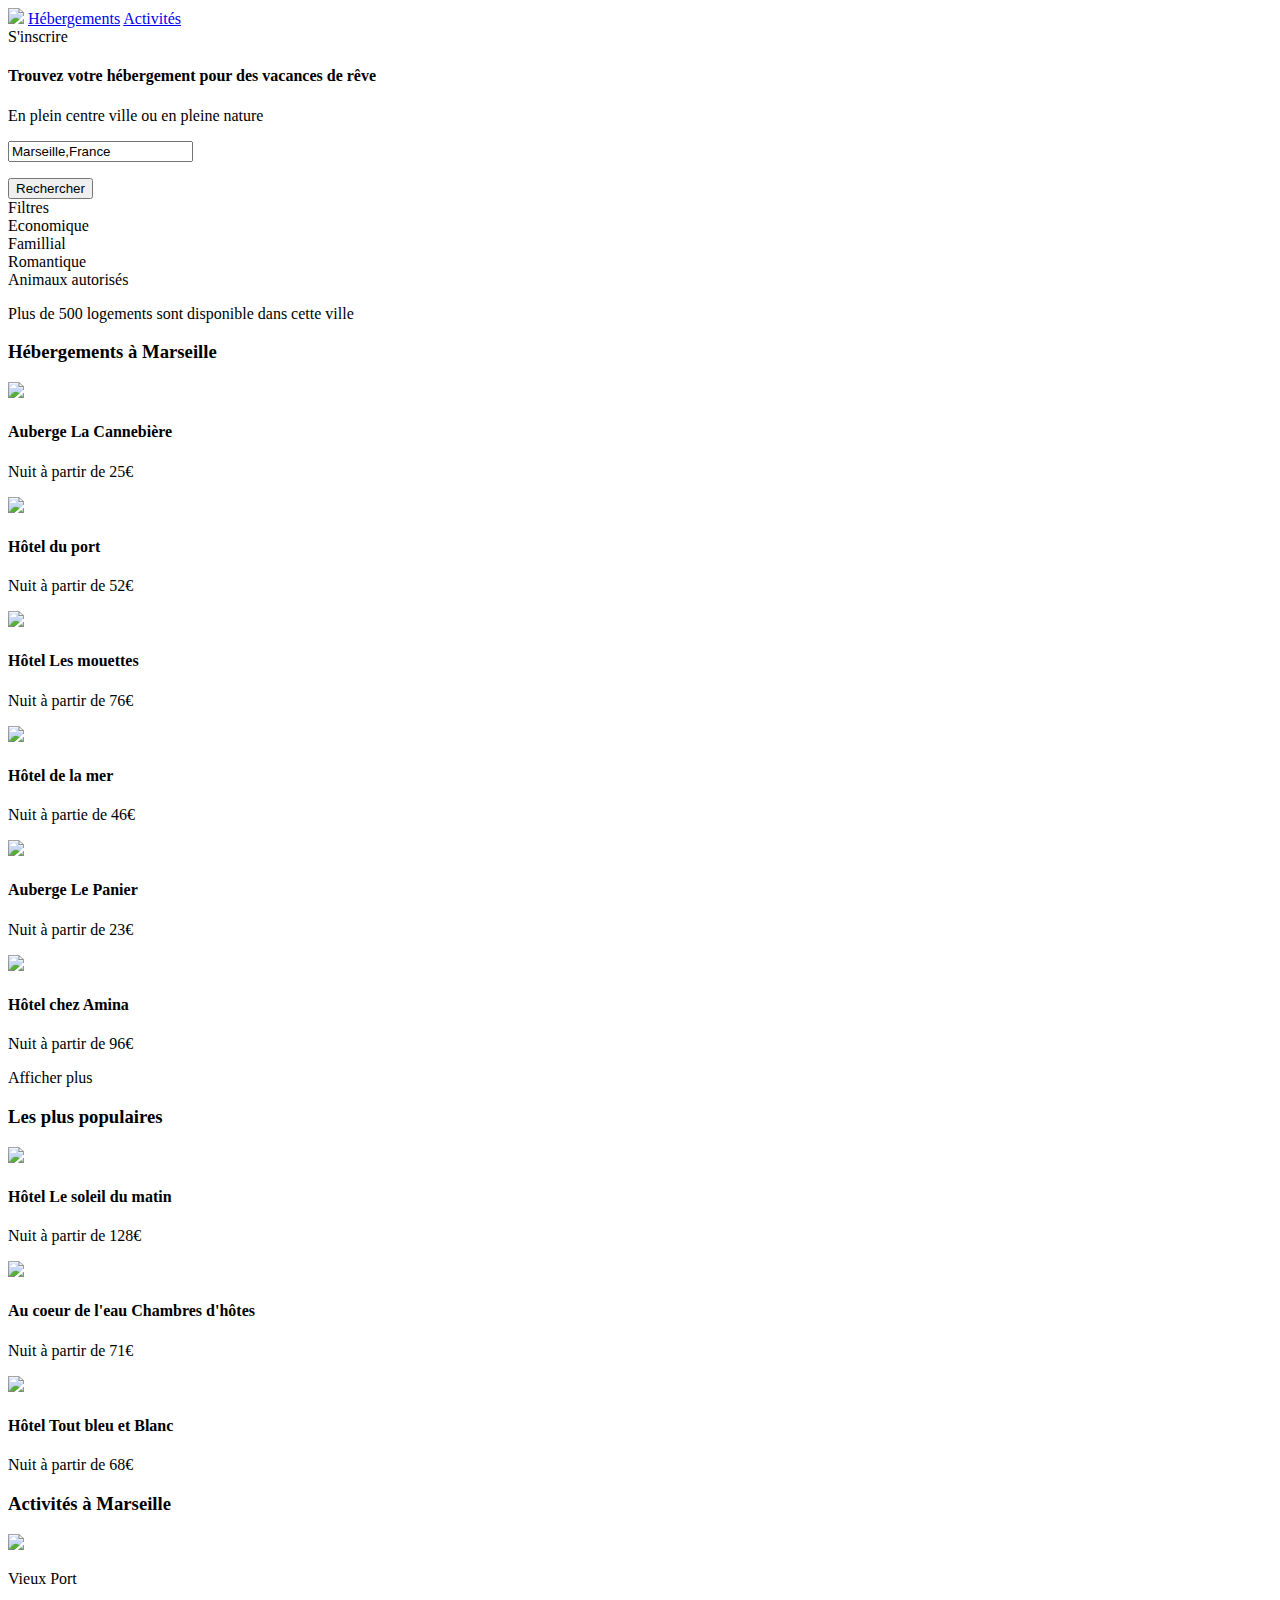
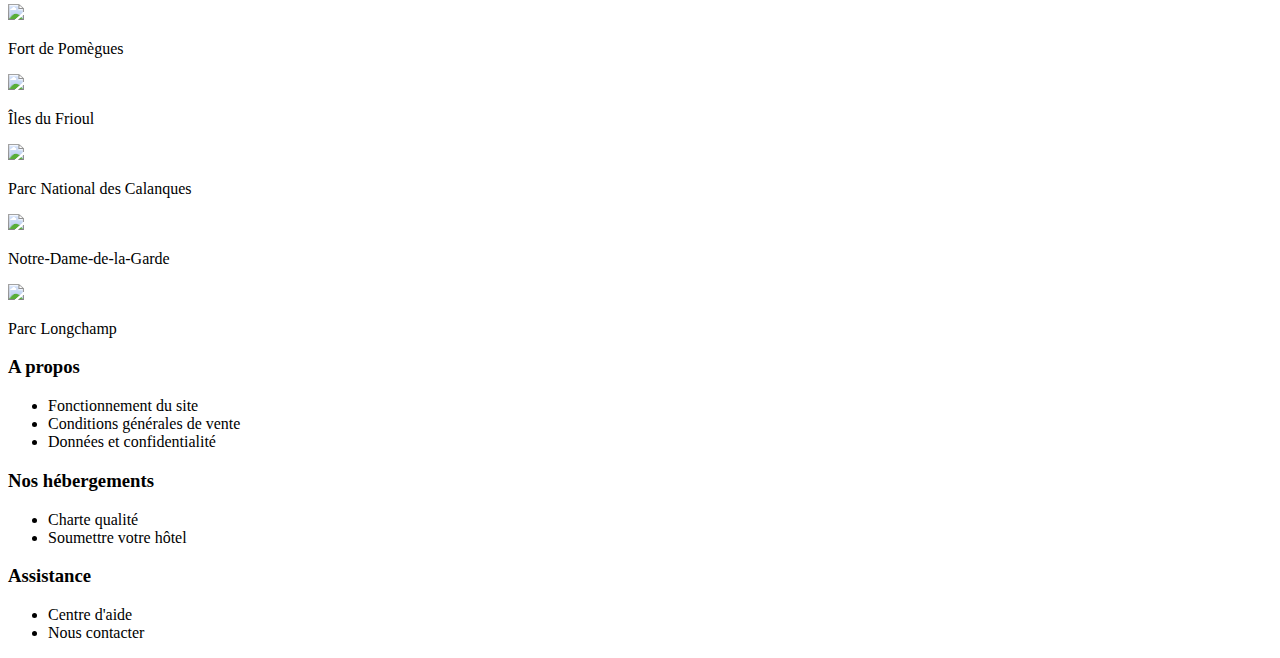
==== Resrvia.html @ 911a0917 "Ajout des commentaires" ====
<!DOCTYPE html>
<html>
    <head>
        <script src="https://kit.fontawesome.com/5c44671923.js" crossorigin="anonymous"></script>
        <meta charset="utf-8" />
        <link rel="stylesheet" href="style.css" />
        <title>Reservia</title>
    </head>

    <body>
         <header>
             <!-- Logo, connexion... -->
             <div id="Menu">
             <img src="C:\Users\Nicol\Documents\Premierprojet\Projet 2 - Reservia\images\logo/Reservia@3x.png" /> 
            
                <a href="#Hébergements">Hébergements</a>
                <a href="#Activités">Activités</a>
                <div class="S'inscrire">S'inscrire</div>
            </div>
            <h4>Trouvez votre hébergement pour des vacances de rêve</h2>
            <p>En plein centre ville ou en pleine nature</p>
                
            <form method="post" >
                <i class="fas fa-map-marker-alt position"></i>
                <p>
                    <input type="search" name="recherche" value="Marseille,France" />
                </p>
                <input type="submit" value="Rechercher" />
            </form>
        </header>

        <nav>
            <!-- Outil de navigation avec filtres -->
            <div id="Filtres">
                <div class="Filtres">Filtres</div>
                <div class="Economique"><i class="fas fa-money-bill-wave"></i>Economique</div>
                <div class="Famillial"><i class="fas fa-child"></i>Famillial</div>
                <div class="Romantique"><i class="fas fa-heart"></i>Romantique</div>
                <div class="Animaux autorisés"><i class="fas fa-dog"></i>Animaux autorisés </div>
            </div>
            <p><i class="fas fa-info-circle"></i> Plus de 500 logements sont disponible dans cette ville</p>
        </nav>

        <section class="Hébergements à Marseille">
            <!-- Partie Hébergements -->
            <h3 id="Hébergements">Hébergements à Marseille</h3>
            <div class="Section1"><img src="C:\Users\Nicol\Documents\Premierprojet\Projet 2 - Reservia\images\hebergements\4_small/marcus-loke-WQJvWU_HZFo-unsplash.jpg">
                <h4>Auberge La Cannebière</h4>
                <p>Nuit à partir de 25€</p>
                <i class="fas fa-star"></i><i class="fas fa-star"></i><i class="fas fa-star"></i><i class="fas fa-star"></i><i class="fas fa-star"></i>
            </div>
            <div class="Section1"><img src="C:\Users\Nicol\Documents\Premierprojet\Projet 2 - Reservia\images\hebergements\4_small/fred-kleber-gTbaxaVLvsg-unsplash.jpg">
                <h4>Hôtel du port</h4>
                <p> Nuit à partir de 52€</p>
                <i class="fas fa-star"></i><i class="fas fa-star"></i><i class="fas fa-star"></i><i class="fas fa-star"></i><i class="fas fa-star"></i>
            </div>
        
            <div class="Section1"><img src="C:\Users\Nicol\Documents\Premierprojet\Projet 2 - Reservia\images\hebergements\4_small/reisetopia-B8WIgxA_PFU-unsplash.jpg">
                <h4>Hôtel Les mouettes</h4>
                <p>Nuit à partir de 76€</p>
                <i class="fas fa-star"></i><i class="fas fa-star"></i><i class="fas fa-star"></i><i class="fas fa-star"></i><i class="fas fa-star"></i>
            </div>
            <div class="Section1"><img src="C:\Users\Nicol\Documents\Premierprojet\Projet 2 - Reservia\images\hebergements\4_small/annie-spratt-Eg1qcIitAuA-unsplash.jpg">
                <h4>Hôtel de la mer</h4>
                <p>Nuit à partie de 46€</p>
                <i class="fas fa-star"></i><i class="fas fa-star"></i><i class="fas fa-star"></i><i class="fas fa-star"></i><i class="fas fa-star"></i>
            </div>
            <div class="Section1"><img src="C:\Users\Nicol\Documents\Premierprojet\Projet 2 - Reservia\images\hebergements\4_small/nicate-lee-kT-ZyaiwBe0-unsplash.jpg">
                <h4>Auberge Le Panier</h4>
                <p>Nuit à partir de 23€</p>
                <i class="fas fa-star"></i><i class="fas fa-star"></i><i class="fas fa-star"></i><i class="fas fa-star"></i><i class="fas fa-star"></i>
            </div>
            <div class="Section1"><img src="C:\Users\Nicol\Documents\Premierprojet\Projet 2 - Reservia\images\hebergements\4_small/febrian-zakaria-M6S1WvfW68A-unsplash.jpg">
                <h4>Hôtel chez Amina</h4>
                <p>Nuit à partir de 96€</p>
                <i class="fas fa-star"></i><i class="fas fa-star"></i><i class="fas fa-star"></i><i class="fas fa-star"></i><i class="fas fa-star"></i>
            </div>
            <p>Afficher plus</p>

            <aside>
                <!-- Les plus populaires -->
                <div class="titre"><h3>Les plus populaires</h3>
                    <i class="fas fa-chart-line position"></i>
                </div>
                <div class="Aside"><img src="C:\Users\Nicol\Documents\Premierprojet\Projet 2 - Reservia\images\hebergements\4_small/emile-guillemot-Bj_rcSC5XfE-unsplash.jpg">
                    <h4>Hôtel Le soleil du matin</h4>
                    <p>Nuit à partir de 128€</p>
                    <i class="fas fa-star"></i><i class="fas fa-star"></i><i class="fas fa-star"></i><i class="fas fa-star"></i><i class="fas fa-star"></i>
                </div>
                <div class="Aside"><img src="C:\Users\Nicol\Documents\Premierprojet\Projet 2 - Reservia\images\hebergements\4_small/aw-creative-VGs8z60yT2c-unsplash.jpg">
                    <h4>Au coeur de l'eau Chambres d'hôtes</h4>
                    <p> Nuit à partir de 71€</p>
                    <i class="fas fa-star"></i><i class="fas fa-star"></i><i class="fas fa-star"></i><i class="fas fa-star"></i><i class="fas fa-star"></i>
                </div>
                <div class="Aside"><img src="C:\Users\Nicol\Documents\Premierprojet\Projet 2 - Reservia\images\hebergements\4_small/febrian-zakaria-sjvU0THccQA-unsplash.jpg">
                    <h4>Hôtel Tout bleu et Blanc</h4>
                    <p>Nuit à partir de 68€</p>
                    <i class="fas fa-star"></i><i class="fas fa-star"></i><i class="fas fa-star"></i><i class="fas fa-star"></i><i class="fas fa-star"></i>
                    </div>
            </aside>
        </section>

        <section class="Activités à Marseille">
            <!-- Activités -->
            <h3 id="Activités">Activités à Marseille</h3>
                <div class="Section2"><img src="C:\Users\Nicol\Documents\Premierprojet\Projet 2 - Reservia\images\activites\4_small/reno-laithienne-QUgJhdY5Fyk-unsplash.jpg">
                    <p>Vieux Port</p>
                </div>
                <div class="Section2"><img src="C:\Users\Nicol\Documents\Premierprojet\Projet 2 - Reservia\images\activites\4_small/paul-hermann-QFTrLdQIRhI-unsplash.jpg">
                    <p>Fort de Pomègues</p>
                </div>
                <div class="Section2"><img src="C:\Users\Nicol\Documents\Premierprojet\Projet 2 - Reservia\images\activites\4_small/kevin-hikari-rV_Qd1l-VXg-unsplash.jpg">
                    <p>Îles du Frioul</p>
                </div>
                <div class="Section2"><img src="C:\Users\Nicol\Documents\Premierprojet\Projet 2 - Reservia\images\activites\4_small/kilyan-sockalingum-NR8-cBCN3aI-unsplash.jpg">
                    <p>Parc National des Calanques</p>
                </div>
                <div class="Section2"><img src="C:\Users\Nicol\Documents\Premierprojet\Projet 2 - Reservia\images\activites\4_small/florian-wehde-xW9e8gdotxI-unsplash.jpg">
                    <p>Notre-Dame-de-la-Garde</p>
                </div>
                <div class="Section2"><img src="C:\Users\Nicol\Documents\Premierprojet\Projet 2 - Reservia\images\activites\4_small/lena-paulin-wH2-EJoDcV0-unsplash.jpg">
                    <p>Parc Longchamp</p>
                </div>
         </section>

         <footer>
             <!-- Ajout des listes en bas de page -->
             <div class="Footer">
                 <h3>A propos</h3>
                 <ul>
                     <li>Fonctionnement du site</li>
                     <li>Conditions générales de vente</li>
                     <li>Données et confidentialité</li>
                 </ul>
             </div>
             <div class="Footer">
                 <h3>Nos hébergements</h3>
                 <ul>
                     <li>Charte qualité</li>
                     <li>Soumettre votre hôtel</li>
                 </ul>
             </div>
             <div class="Footer">
                 <h3>Assistance</h3>
                 <ul>
                     <li>Centre d'aide</li>
                     <li>Nous contacter</li>
                 </ul>
             </div>
         </footer>
    </body>
</html>
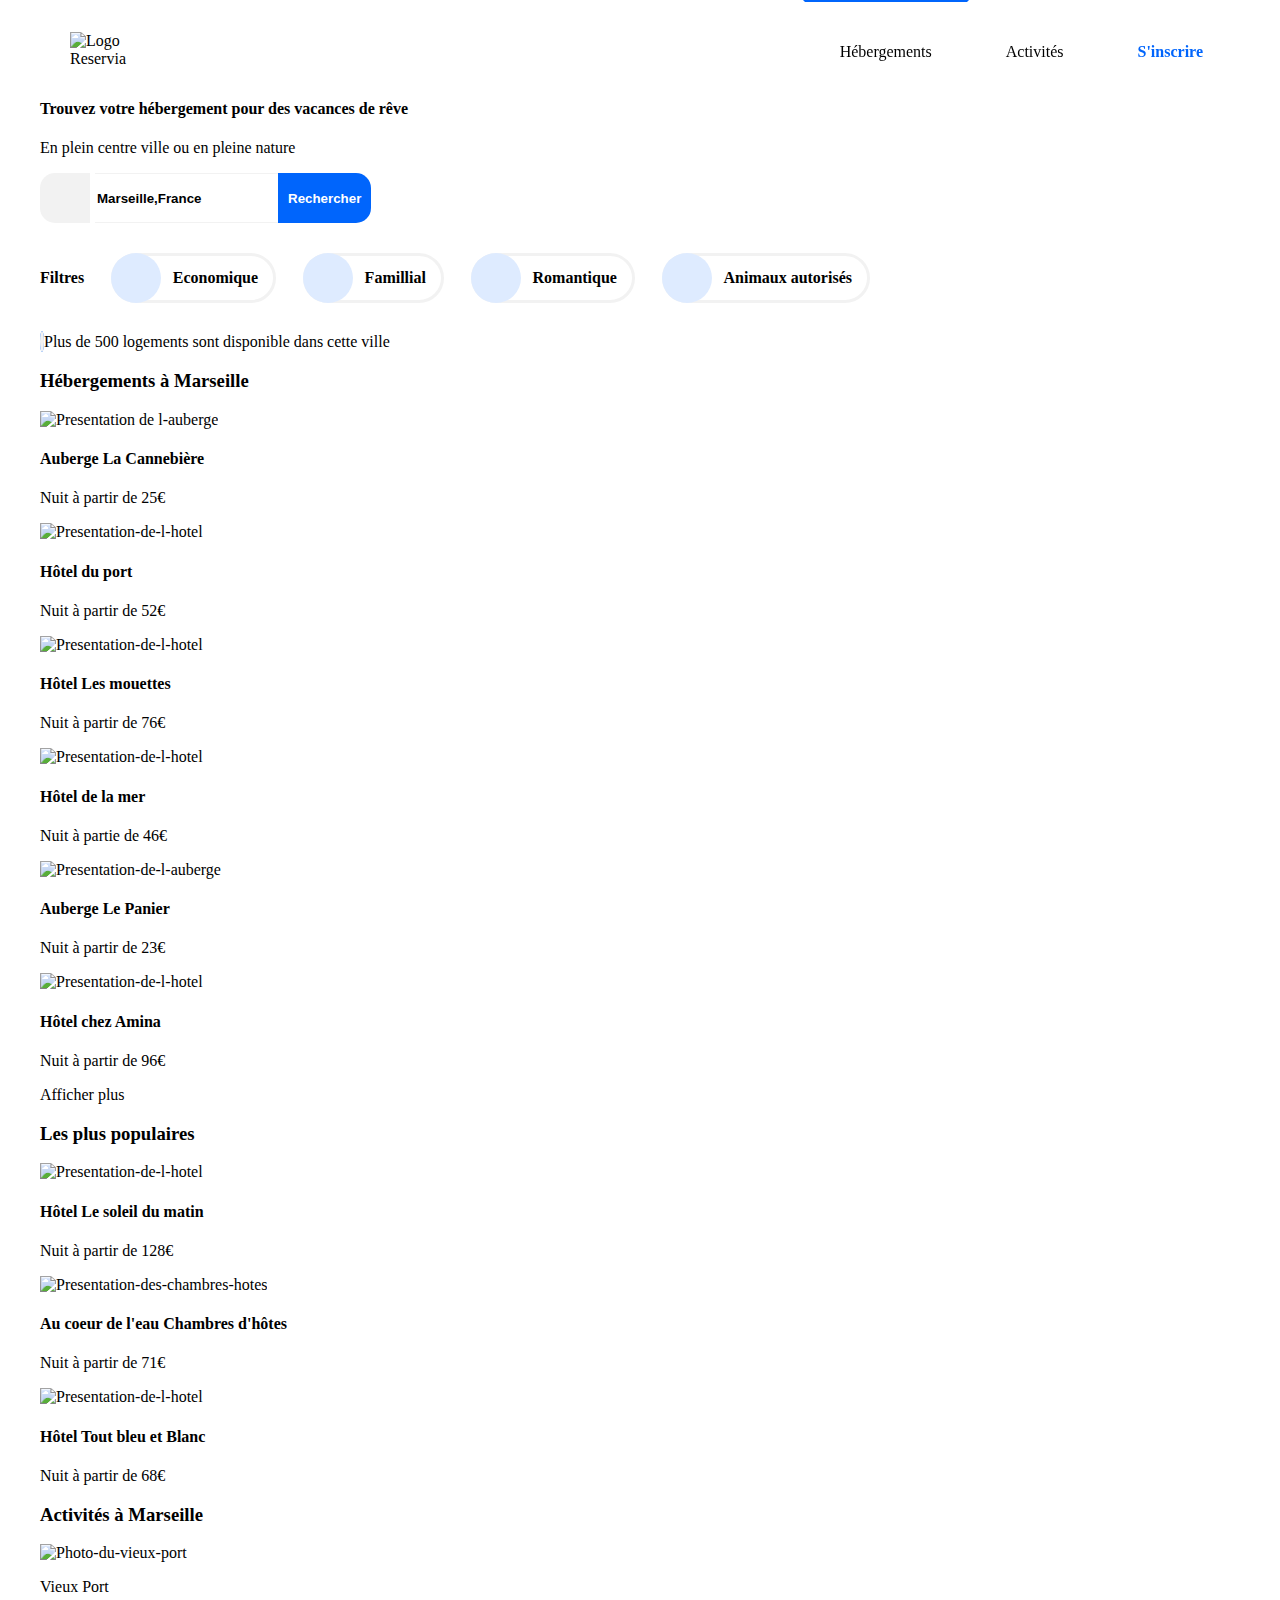
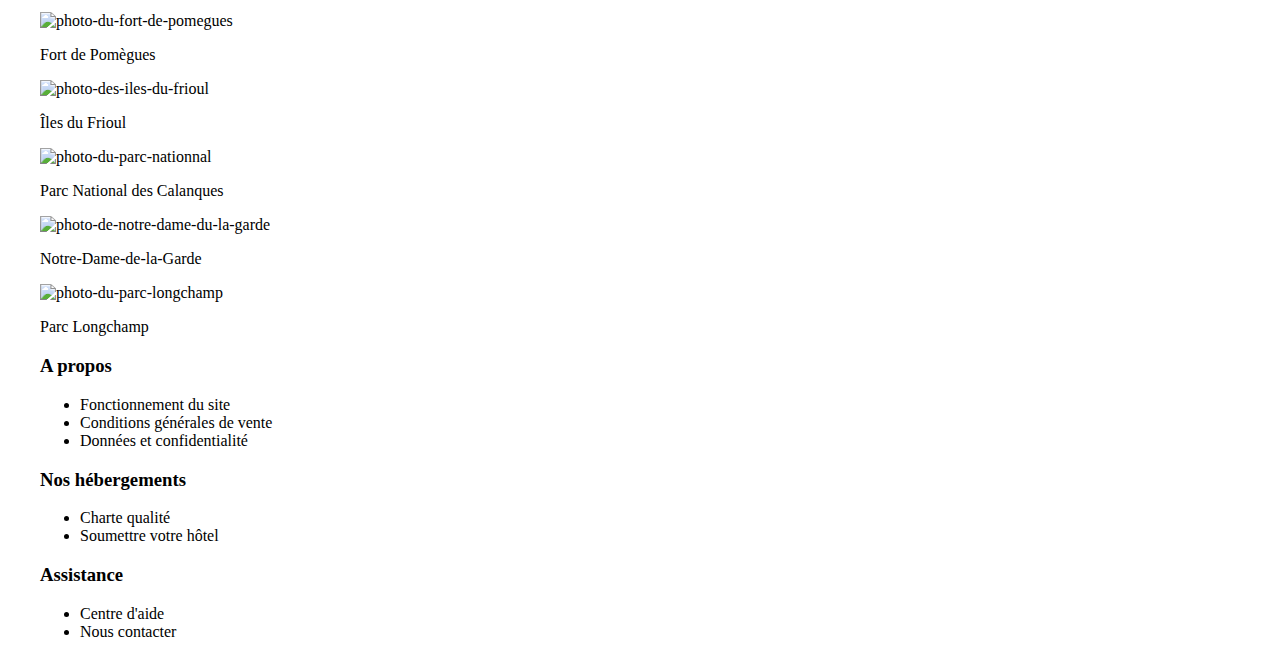
==== commit 9673f3fe: "rectification  css" ====
--- a/Resrvia.html
+++ b/Resrvia.html
@@ -1,76 +1,86 @@
 <!DOCTYPE html>
-<html>
+<html lang="fr">
     <head>
-        <script src="https://kit.fontawesome.com/5c44671923.js" crossorigin="anonymous"></script>
         <meta charset="utf-8" />
+        <script src="https://kit.fontawesome.com/5c44671923.js" crossorigin="anonymous"></script>    
         <link rel="stylesheet" href="style.css" />
         <title>Reservia</title>
     </head>
 
+    
     <body>
-         <header>
-             <!-- Logo, connexion... -->
-             <div id="Menu">
-             <img src="C:\Users\Nicol\Documents\Premierprojet\Projet 2 - Reservia\images\logo/Reservia@3x.png" /> 
+         <header> 
+             <nav>
+                 <!-- Logo, connexion... -->
+                 <div class="logo-menu">
+                     <img class="logo" src="./images/logo/Reservia@3x.png" alt="Logo Reservia" /> 
+                 </div>
+                 <div class="menu">
+                
+                     <!-- Menu -->
+                    <a href="#hebergements" class="actif"><span>Hébergements</span></a>
+                    <a href="#activites"><span>Activités</span></a>
+                    <a href="#inscrire" class="inscrire"><span>S'inscrire</span></a>
+                </div>
+            </nav>
+        </header>
+        <div class="main">
+             <section>
+            <h4>Trouvez votre hébergement pour des vacances de rêve</h4>
+            <p>En plein centre ville ou en pleine nature</p>
             
-                <a href="#Hébergements">Hébergements</a>
-                <a href="#Activités">Activités</a>
-                <div class="S'inscrire">S'inscrire</div>
+            <form method="post" >
+                <div class="info"><i class="fas fa-map-marker-alt position"></i></div>
+                <input type="search" name="recherche" value="Marseille,France" />
+                <button type="submit">Rechercher</button>
+            </form>
+            <div id="filter">
+                <div>Filtres</div>
+                <div class="filtres"><div class="icone"><i class="fas fa-money-bill-wave"></i></div><span>Economique</span></div>
+                <div class="filtres"><div class="icone"><i class="fas fa-child"></i></div><span>Famillial</span></div>
+                <div class="filtres"><div class="icone"><i class="fas fa-heart"></i></div><span>Romantique</span></div>
+                <div class="filtres"><div class="icone"><i class="fas fa-dog"></i></div><span>Animaux autorisés</span></div>
             </div>
-            <h4>Trouvez votre hébergement pour des vacances de rêve</h2>
-            <p>En plein centre ville ou en pleine nature</p>
-                
-            <form method="post" >
-                <i class="fas fa-map-marker-alt position"></i>
-                <p>
-                    <input type="search" name="recherche" value="Marseille,France" />
-                </p>
-                <input type="submit" value="Rechercher" />
-            </form>
-        </header>
+            <p><i class="fas fa-info-circle petit-i"></i> Plus de 500 logements sont disponible dans cette ville</p>
 
-        <nav>
-            <!-- Outil de navigation avec filtres -->
-            <div id="Filtres">
-                <div class="Filtres">Filtres</div>
-                <div class="Economique"><i class="fas fa-money-bill-wave"></i>Economique</div>
-                <div class="Famillial"><i class="fas fa-child"></i>Famillial</div>
-                <div class="Romantique"><i class="fas fa-heart"></i>Romantique</div>
-                <div class="Animaux autorisés"><i class="fas fa-dog"></i>Animaux autorisés </div>
-            </div>
-            <p><i class="fas fa-info-circle"></i> Plus de 500 logements sont disponible dans cette ville</p>
-        </nav>
+        </section>
 
-        <section class="Hébergements à Marseille">
-            <!-- Partie Hébergements -->
-            <h3 id="Hébergements">Hébergements à Marseille</h3>
-            <div class="Section1"><img src="C:\Users\Nicol\Documents\Premierprojet\Projet 2 - Reservia\images\hebergements\4_small/marcus-loke-WQJvWU_HZFo-unsplash.jpg">
+        <section class="hebergements">
+            <!-- Partie Hebergements -->
+            <h3 id="hebergements">Hébergements à Marseille</h3>
+            <div class="section1"><img src="./images/hebergements/4_small/marcus-loke-WQJvWU_HZFo-unsplash.jpg"
+                    alt="Presentation de l-auberge"/>
                 <h4>Auberge La Cannebière</h4>
                 <p>Nuit à partir de 25€</p>
                 <i class="fas fa-star"></i><i class="fas fa-star"></i><i class="fas fa-star"></i><i class="fas fa-star"></i><i class="fas fa-star"></i>
             </div>
-            <div class="Section1"><img src="C:\Users\Nicol\Documents\Premierprojet\Projet 2 - Reservia\images\hebergements\4_small/fred-kleber-gTbaxaVLvsg-unsplash.jpg">
+            <div class="section1"><img src="./images/hebergements/4_small/fred-kleber-gTbaxaVLvsg-unsplash.jpg"
+                    alt="Presentation-de-l-hotel"/>
                 <h4>Hôtel du port</h4>
                 <p> Nuit à partir de 52€</p>
                 <i class="fas fa-star"></i><i class="fas fa-star"></i><i class="fas fa-star"></i><i class="fas fa-star"></i><i class="fas fa-star"></i>
             </div>
         
-            <div class="Section1"><img src="C:\Users\Nicol\Documents\Premierprojet\Projet 2 - Reservia\images\hebergements\4_small/reisetopia-B8WIgxA_PFU-unsplash.jpg">
+            <div class="section1"><img src="./images/hebergements/4_small/reisetopia-B8WIgxA_PFU-unsplash.jpg"
+                    alt="Presentation-de-l-hotel"/>
                 <h4>Hôtel Les mouettes</h4>
                 <p>Nuit à partir de 76€</p>
                 <i class="fas fa-star"></i><i class="fas fa-star"></i><i class="fas fa-star"></i><i class="fas fa-star"></i><i class="fas fa-star"></i>
             </div>
-            <div class="Section1"><img src="C:\Users\Nicol\Documents\Premierprojet\Projet 2 - Reservia\images\hebergements\4_small/annie-spratt-Eg1qcIitAuA-unsplash.jpg">
+            <div class="section1"><img src="./images/hebergements/4_small/annie-spratt-Eg1qcIitAuA-unsplash.jpg"
+                    alt="Presentation-de-l-hotel"/>
                 <h4>Hôtel de la mer</h4>
                 <p>Nuit à partie de 46€</p>
                 <i class="fas fa-star"></i><i class="fas fa-star"></i><i class="fas fa-star"></i><i class="fas fa-star"></i><i class="fas fa-star"></i>
             </div>
-            <div class="Section1"><img src="C:\Users\Nicol\Documents\Premierprojet\Projet 2 - Reservia\images\hebergements\4_small/nicate-lee-kT-ZyaiwBe0-unsplash.jpg">
+            <div class="section1"><img src="./images/hebergements/4_small/nicate-lee-kT-ZyaiwBe0-unsplash.jpg"
+                    alt="Presentation-de-l-auberge"/>
                 <h4>Auberge Le Panier</h4>
                 <p>Nuit à partir de 23€</p>
                 <i class="fas fa-star"></i><i class="fas fa-star"></i><i class="fas fa-star"></i><i class="fas fa-star"></i><i class="fas fa-star"></i>
             </div>
-            <div class="Section1"><img src="C:\Users\Nicol\Documents\Premierprojet\Projet 2 - Reservia\images\hebergements\4_small/febrian-zakaria-M6S1WvfW68A-unsplash.jpg">
+            <div class="section1"><img src="./images/hebergements/4_small/febrian-zakaria-M6S1WvfW68A-unsplash.jpg"
+                    alt="Presentation-de-l-hotel"/>
                 <h4>Hôtel chez Amina</h4>
                 <p>Nuit à partir de 96€</p>
                 <i class="fas fa-star"></i><i class="fas fa-star"></i><i class="fas fa-star"></i><i class="fas fa-star"></i><i class="fas fa-star"></i>
@@ -82,17 +92,20 @@
                 <div class="titre"><h3>Les plus populaires</h3>
                     <i class="fas fa-chart-line position"></i>
                 </div>
-                <div class="Aside"><img src="C:\Users\Nicol\Documents\Premierprojet\Projet 2 - Reservia\images\hebergements\4_small/emile-guillemot-Bj_rcSC5XfE-unsplash.jpg">
+                <div class="aside"><img src="./images/hebergements/4_small/emile-guillemot-Bj_rcSC5XfE-unsplash.jpg"
+                        alt="Presentation-de-l-hotel"/>
                     <h4>Hôtel Le soleil du matin</h4>
                     <p>Nuit à partir de 128€</p>
                     <i class="fas fa-star"></i><i class="fas fa-star"></i><i class="fas fa-star"></i><i class="fas fa-star"></i><i class="fas fa-star"></i>
                 </div>
-                <div class="Aside"><img src="C:\Users\Nicol\Documents\Premierprojet\Projet 2 - Reservia\images\hebergements\4_small/aw-creative-VGs8z60yT2c-unsplash.jpg">
+                <div class="aside"><img src="./images/hebergements/4_small/aw-creative-VGs8z60yT2c-unsplash.jpg"
+                        alt="Presentation-des-chambres-hotes"/>
                     <h4>Au coeur de l'eau Chambres d'hôtes</h4>
                     <p> Nuit à partir de 71€</p>
                     <i class="fas fa-star"></i><i class="fas fa-star"></i><i class="fas fa-star"></i><i class="fas fa-star"></i><i class="fas fa-star"></i>
                 </div>
-                <div class="Aside"><img src="C:\Users\Nicol\Documents\Premierprojet\Projet 2 - Reservia\images\hebergements\4_small/febrian-zakaria-sjvU0THccQA-unsplash.jpg">
+                <div class="aside"><img src="./images/hebergements/4_small/febrian-zakaria-sjvU0THccQA-unsplash.jpg"
+                        alt="Presentation-de-l-hotel"/>
                     <h4>Hôtel Tout bleu et Blanc</h4>
                     <p>Nuit à partir de 68€</p>
                     <i class="fas fa-star"></i><i class="fas fa-star"></i><i class="fas fa-star"></i><i class="fas fa-star"></i><i class="fas fa-star"></i>
@@ -100,32 +113,38 @@
             </aside>
         </section>
 
-        <section class="Activités à Marseille">
-            <!-- Activités -->
-            <h3 id="Activités">Activités à Marseille</h3>
-                <div class="Section2"><img src="C:\Users\Nicol\Documents\Premierprojet\Projet 2 - Reservia\images\activites\4_small/reno-laithienne-QUgJhdY5Fyk-unsplash.jpg">
+        <section class="activites">
+            <!-- Activites -->
+            <h3 id="activites">Activités à Marseille</h3>
+                <div class="Section2"><img src="./images/activites/4_small/reno-laithienne-QUgJhdY5Fyk-unsplash.jpg"
+                        alt="Photo-du-vieux-port"/>
                     <p>Vieux Port</p>
                 </div>
-                <div class="Section2"><img src="C:\Users\Nicol\Documents\Premierprojet\Projet 2 - Reservia\images\activites\4_small/paul-hermann-QFTrLdQIRhI-unsplash.jpg">
+                <div class="section2"><img src="./images/activites/4_small/paul-hermann-QFTrLdQIRhI-unsplash.jpg"
+                        alt="photo-du-fort-de-pomegues"/>
                     <p>Fort de Pomègues</p>
                 </div>
-                <div class="Section2"><img src="C:\Users\Nicol\Documents\Premierprojet\Projet 2 - Reservia\images\activites\4_small/kevin-hikari-rV_Qd1l-VXg-unsplash.jpg">
+                <div class="section2"><img src="./images/activites/4_small/kevin-hikari-rV_Qd1l-VXg-unsplash.jpg"
+                        alt="photo-des-iles-du-frioul"/>
                     <p>Îles du Frioul</p>
                 </div>
-                <div class="Section2"><img src="C:\Users\Nicol\Documents\Premierprojet\Projet 2 - Reservia\images\activites\4_small/kilyan-sockalingum-NR8-cBCN3aI-unsplash.jpg">
+                <div class="section2"><img src="./images/activites/4_small/kilyan-sockalingum-NR8-cBCN3aI-unsplash.jpg"
+                        alt="photo-du-parc-nationnal"/>
                     <p>Parc National des Calanques</p>
                 </div>
-                <div class="Section2"><img src="C:\Users\Nicol\Documents\Premierprojet\Projet 2 - Reservia\images\activites\4_small/florian-wehde-xW9e8gdotxI-unsplash.jpg">
+                <div class="section2"><img src="./images/activites/4_small/florian-wehde-xW9e8gdotxI-unsplash.jpg"
+                        alt="photo-de-notre-dame-du-la-garde"/>
                     <p>Notre-Dame-de-la-Garde</p>
                 </div>
-                <div class="Section2"><img src="C:\Users\Nicol\Documents\Premierprojet\Projet 2 - Reservia\images\activites\4_small/lena-paulin-wH2-EJoDcV0-unsplash.jpg">
+                <div class="section2"><img src="./images/activites/4_small/lena-paulin-wH2-EJoDcV0-unsplash.jpg"
+                        alt="photo-du-parc-longchamp"/>
                     <p>Parc Longchamp</p>
                 </div>
          </section>
-
+    </body>
          <footer>
              <!-- Ajout des listes en bas de page -->
-             <div class="Footer">
+             <div class="footer">
                  <h3>A propos</h3>
                  <ul>
                      <li>Fonctionnement du site</li>
@@ -133,14 +152,14 @@
                      <li>Données et confidentialité</li>
                  </ul>
              </div>
-             <div class="Footer">
+             <div class="footer">
                  <h3>Nos hébergements</h3>
                  <ul>
                      <li>Charte qualité</li>
                      <li>Soumettre votre hôtel</li>
                  </ul>
              </div>
-             <div class="Footer">
+             <div class="footer">
                  <h3>Assistance</h3>
                  <ul>
                      <li>Centre d'aide</li>
@@ -148,5 +167,5 @@
                  </ul>
              </div>
          </footer>
-    </body>
+        </div>
 </html>--- a/style.css
+++ b/style.css
@@ -0,0 +1,190 @@
+body, nav
+{
+    max-width: 1200px;
+    margin: 0 auto;
+}
+
+i
+{
+    color: #0065FC;
+}
+
+.position
+{
+    color: black;
+}
+
+.petit-i
+{
+    background-color: #0065FC;
+    color: white;
+    border-radius: 50%;
+    border: 2px #F2F2F2 solid;
+
+}
+
+header
+{
+    background-color: white;
+    position:  fixed;
+    width: 100%;
+    top: 0px;
+    left: 0px;
+    height: 100px;
+}
+
+.logo-menu
+{
+    display: flex;
+    align-items: center;
+    justify-content: center;
+    height: 100%;
+    margin-left: 30px;
+}
+
+.main
+{
+    margin-top: 100px;
+}
+
+.logo
+{
+    width: 100px;
+}
+
+nav
+{
+    display: flex;
+    justify-content: space-between;
+    width: 100%;
+    height: 100%;
+}
+
+.menu a
+{
+    display: flex;
+    align-items: center;
+    height: 100%;
+    border: 2px transparent solid;
+    padding: 0 20px;
+
+}
+
+.menu
+{
+    display: flex;
+}
+
+.menu a.actif
+{
+    border-top: 2px #0065FC solid;
+}
+
+@font-face {
+    font-family: "raleway";
+    src: url(./police/Raleway-VariableFont_wght.ttf);
+}
+
+header, body, footer
+{
+    font-family: "raleway";
+}
+
+.menu a.inscrire
+{
+    font-weight: bold;
+    color: #0065FC;
+}
+
+a /* Liens pas défaut (non survolés) */
+{
+    text-decoration: none;
+    color: black;
+}
+
+a:hover /* Apparence au survol */
+{
+    color: #0065FC;
+}
+
+form
+{
+    display: flex;
+    align-items: center;
+    width: 400px;
+    height: 50px;
+}
+
+.info
+{
+    height: 100%;
+    width: 50px;
+    background-color: #F2F2F2;
+    border-radius: 15px 0 0 15px;
+    display: flex;
+    justify-content: center;
+    align-items: center;
+}
+
+form input
+{
+    height: 100%;
+    border: none;
+    border-top: 1px #F2F2F2 solid;
+    border-bottom: 1px #F2F2F2 solid;
+    margin-left: 5px;
+    font-weight: bold;
+}
+
+form button
+{
+    height: 100%;
+    border: none;
+    border-radius: 0 15px 15px 0;
+    background-color: #0065FC;
+    color: white;
+    font-weight: bold;
+    padding: 0 10px;
+    cursor: pointer;
+}
+
+#filter
+{
+    font-weight: bold;
+    display: flex;
+    align-items: center;
+    justify-content: space-between;
+    width: 830px;
+    margin: 30px 0;
+}
+
+div .filtres
+{
+    display: flex;
+    align-items: center;
+    border-radius: 25px;
+    border: 3px #F2F2F2 solid;
+}
+
+.icone
+{
+    height: 50px;
+    width: 50px;
+    display: flex;
+    align-items: center;
+    justify-content: center;
+    background-color: #DEEBFF;
+    border-radius: 50%;
+    margin: -3px;
+}
+
+span
+{
+    margin: 0 15px;
+}
+
+.filtres:hover
+{
+    color: #0065FC;
+    cursor: pointer;
+}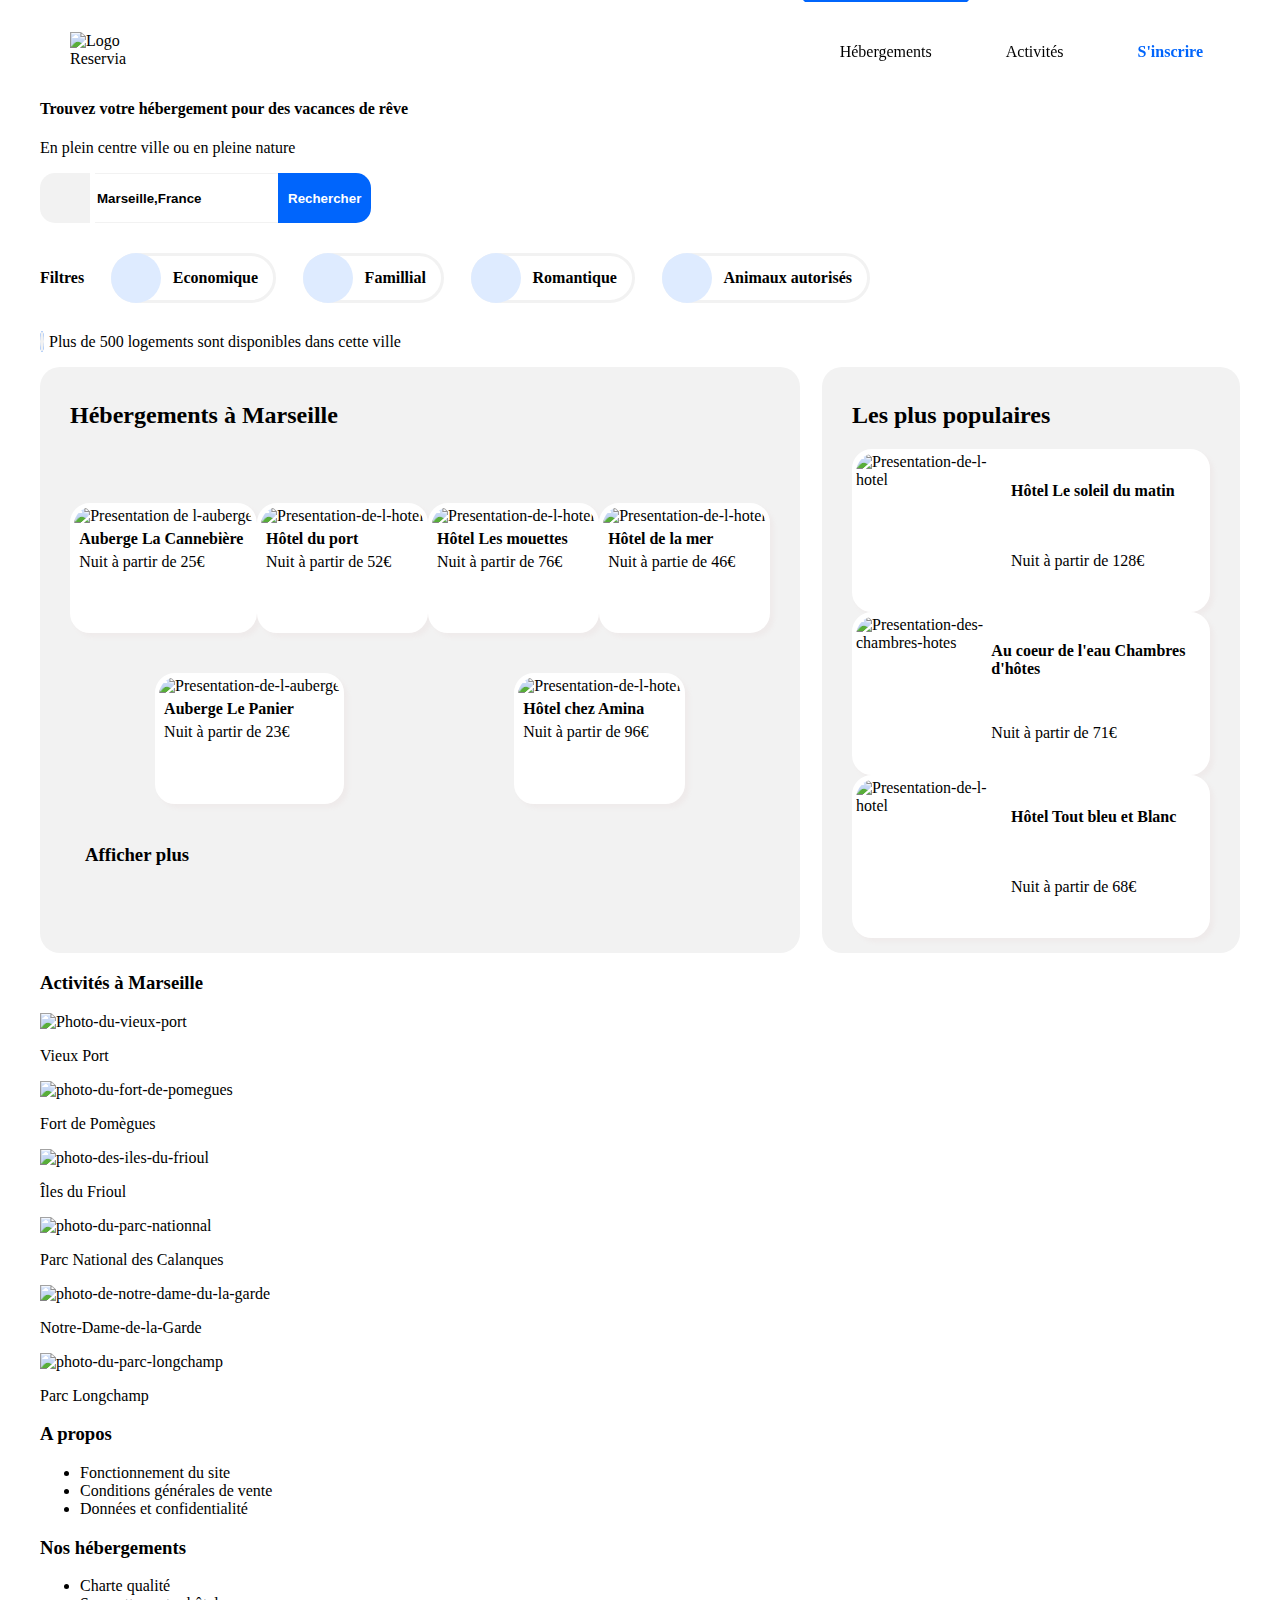
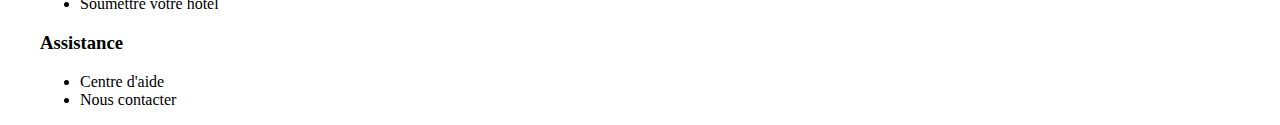
==== commit b2d68474: "Partie "Les plus populaires"" ====
--- a/Resrvia.html
+++ b/Resrvia.html
@@ -1,171 +1,179 @@
 <!DOCTYPE html>
-<html lang="fr">
-    <head>
-        <meta charset="utf-8" />
-        <script src="https://kit.fontawesome.com/5c44671923.js" crossorigin="anonymous"></script>    
-        <link rel="stylesheet" href="style.css" />
-        <title>Reservia</title>
-    </head>
+    <html lang="fr">
+        <head>
+            <meta charset="utf-8" />
+            <script src="https://kit.fontawesome.com/5c44671923.js" crossorigin="anonymous"></script>    
+            <link rel="stylesheet" href="style.css" />
+            <title>Reservia</title>
+        </head>
 
+        <body>
+            <header> 
+                <nav>
+                    <!-- Logo, connexion... -->
+                    <div class="logo-menu">
+                        <img class="logo" src="./images/logo/Reservia@3x.png" alt="Logo Reservia" /> 
+                    </div>
+                    <div class="menu">
+                            <!-- Menu -->
+                        <a href="#hebergements" class="actif"><span>Hébergements</span></a>
+                        <a href="#activites"><span>Activités</span></a>
+                        <a href="#inscrire" class="inscrire"><span>S'inscrire</span></a>
+                    </div>
+                </nav>
+            </header>
+                <div class="main">
+            <section>
+                <h4>Trouvez votre hébergement pour des vacances de rêve</h4>
+                <p>En plein centre ville ou en pleine nature</p>
     
-    <body>
-         <header> 
-             <nav>
-                 <!-- Logo, connexion... -->
-                 <div class="logo-menu">
-                     <img class="logo" src="./images/logo/Reservia@3x.png" alt="Logo Reservia" /> 
-                 </div>
-                 <div class="menu">
-                
-                     <!-- Menu -->
-                    <a href="#hebergements" class="actif"><span>Hébergements</span></a>
-                    <a href="#activites"><span>Activités</span></a>
-                    <a href="#inscrire" class="inscrire"><span>S'inscrire</span></a>
-                </div>
-            </nav>
-        </header>
-        <div class="main">
-             <section>
-            <h4>Trouvez votre hébergement pour des vacances de rêve</h4>
-            <p>En plein centre ville ou en pleine nature</p>
-            
-            <form method="post" >
-                <div class="info"><i class="fas fa-map-marker-alt position"></i></div>
-                <input type="search" name="recherche" value="Marseille,France" />
-                <button type="submit">Rechercher</button>
-            </form>
-            <div id="filter">
+                <form method="post" >
+                    <div class="info"><i class="fas fa-map-marker-alt position"></i></div>
+                    <input type="search" name="recherche" value="Marseille,France" />
+                    <button type="submit">Rechercher</button>
+                </form>
+                <div id="filter">
                 <div>Filtres</div>
                 <div class="filtres"><div class="icone"><i class="fas fa-money-bill-wave"></i></div><span>Economique</span></div>
                 <div class="filtres"><div class="icone"><i class="fas fa-child"></i></div><span>Famillial</span></div>
                 <div class="filtres"><div class="icone"><i class="fas fa-heart"></i></div><span>Romantique</span></div>
                 <div class="filtres"><div class="icone"><i class="fas fa-dog"></i></div><span>Animaux autorisés</span></div>
-            </div>
-            <p><i class="fas fa-info-circle petit-i"></i> Plus de 500 logements sont disponible dans cette ville</p>
+                </div>
+                <p><i class="fas fa-info-circle petit-i"></i> Plus de 500 logements sont disponibles dans cette ville</p>
 
-        </section>
+            </section>
 
-        <section class="hebergements">
-            <!-- Partie Hebergements -->
-            <h3 id="hebergements">Hébergements à Marseille</h3>
-            <div class="section1"><img src="./images/hebergements/4_small/marcus-loke-WQJvWU_HZFo-unsplash.jpg"
-                    alt="Presentation de l-auberge"/>
-                <h4>Auberge La Cannebière</h4>
-                <p>Nuit à partir de 25€</p>
-                <i class="fas fa-star"></i><i class="fas fa-star"></i><i class="fas fa-star"></i><i class="fas fa-star"></i><i class="fas fa-star"></i>
-            </div>
-            <div class="section1"><img src="./images/hebergements/4_small/fred-kleber-gTbaxaVLvsg-unsplash.jpg"
-                    alt="Presentation-de-l-hotel"/>
-                <h4>Hôtel du port</h4>
-                <p> Nuit à partir de 52€</p>
-                <i class="fas fa-star"></i><i class="fas fa-star"></i><i class="fas fa-star"></i><i class="fas fa-star"></i><i class="fas fa-star"></i>
-            </div>
-        
-            <div class="section1"><img src="./images/hebergements/4_small/reisetopia-B8WIgxA_PFU-unsplash.jpg"
-                    alt="Presentation-de-l-hotel"/>
-                <h4>Hôtel Les mouettes</h4>
-                <p>Nuit à partir de 76€</p>
-                <i class="fas fa-star"></i><i class="fas fa-star"></i><i class="fas fa-star"></i><i class="fas fa-star"></i><i class="fas fa-star"></i>
-            </div>
-            <div class="section1"><img src="./images/hebergements/4_small/annie-spratt-Eg1qcIitAuA-unsplash.jpg"
-                    alt="Presentation-de-l-hotel"/>
-                <h4>Hôtel de la mer</h4>
-                <p>Nuit à partie de 46€</p>
-                <i class="fas fa-star"></i><i class="fas fa-star"></i><i class="fas fa-star"></i><i class="fas fa-star"></i><i class="fas fa-star"></i>
-            </div>
-            <div class="section1"><img src="./images/hebergements/4_small/nicate-lee-kT-ZyaiwBe0-unsplash.jpg"
-                    alt="Presentation-de-l-auberge"/>
-                <h4>Auberge Le Panier</h4>
-                <p>Nuit à partir de 23€</p>
-                <i class="fas fa-star"></i><i class="fas fa-star"></i><i class="fas fa-star"></i><i class="fas fa-star"></i><i class="fas fa-star"></i>
-            </div>
-            <div class="section1"><img src="./images/hebergements/4_small/febrian-zakaria-M6S1WvfW68A-unsplash.jpg"
-                    alt="Presentation-de-l-hotel"/>
-                <h4>Hôtel chez Amina</h4>
-                <p>Nuit à partir de 96€</p>
-                <i class="fas fa-star"></i><i class="fas fa-star"></i><i class="fas fa-star"></i><i class="fas fa-star"></i><i class="fas fa-star"></i>
-            </div>
-            <p>Afficher plus</p>
+            <div class="tete">
+            <section class="habitation">
+                <!-- Partie Hebergements -->
+                <div class="top"><h2 id="hebergements">Hébergements à Marseille</h2></div>
+
+                <div class="section1"><img src="./images/hebergements/4_small/marcus-loke-WQJvWU_HZFo-unsplash.jpg" alt="Presentation de l-auberge"/>
+                    <h4 class="title">Auberge La Cannebière</h4>
+                    <p class="title">Nuit à partir de 25€</p>
+                    <div class="title"><i class="fas fa-star"></i><i class="fas fa-star"></i><i class="fas fa-star"></i><i class="fas fa-star"></i><i class="fas fa-star none"></i></div>
+                </div>
+
+                <div class="section1"><img src="./images/hebergements/4_small/fred-kleber-gTbaxaVLvsg-unsplash.jpg" alt="Presentation-de-l-hotel"/>
+                    <h4 class="title">Hôtel du port</h4>
+                    <p class="title"> Nuit à partir de 52€</p>
+                    <div class="title"><i class="fas fa-star"></i><i class="fas fa-star"></i><i class="fas fa-star"></i><i class="fas fa-star"></i><i class="fas fa-star"></i></div>
+                </div>
+
+                <div class="section1"><img src="./images/hebergements/4_small/reisetopia-B8WIgxA_PFU-unsplash.jpg" alt="Presentation-de-l-hotel"/>
+                    <h4 class="title">Hôtel Les mouettes</h4>
+                    <p class="title">Nuit à partir de 76€</p>
+                    <div class="title"><i class="fas fa-star"></i><i class="fas fa-star"></i><i class="fas fa-star"></i><i class="fas fa-star"></i><i class="fas fa-star none"></i></div>
+                </div>
+
+                <div class="section1"><img src="./images/hebergements/4_small/annie-spratt-Eg1qcIitAuA-unsplash.jpg" alt="Presentation-de-l-hotel"/>
+                    <h4 class="title">Hôtel de la mer</h4>
+                    <p class="title">Nuit à partie de 46€</p>
+                    <div class="title"><i class="fas fa-star"></i><i class="fas fa-star"></i><i class="fas fa-star"></i><i class="fas fa-star none"></i><i class="fas fa-star none"></i></div>
+                </div>
+
+                <div class="section1"><img src="./images/hebergements/4_small/nicate-lee-kT-ZyaiwBe0-unsplash.jpg" alt="Presentation-de-l-auberge"/>
+                    <h4 class="title">Auberge Le Panier</h4>
+                    <p class="title">Nuit à partir de 23€</p>
+                    <div class="title"><i class="fas fa-star"></i><i class="fas fa-star"></i><i class="fas fa-star"></i><i class="fas fa-star"></i><i class="fas fa-star none"></i></div>
+                </div>
+
+                <div class="section1"><img src="./images/hebergements/4_small/febrian-zakaria-M6S1WvfW68A-unsplash.jpg" alt="Presentation-de-l-hotel"/>
+                    <h4 class="title">Hôtel chez Amina</h4>
+                    <p class="title">Nuit à partir de 96€</p>
+                    <div class="title"><i class="fas fa-star"></i><i class="fas fa-star"></i><i class="fas fa-star"></i><i class="fas fa-star"></i><i class="fas fa-star"></i></div>
+                </div>
+                <h3 class="afficher"><span class="plus">Afficher plus</span></h3>
+
+            </section>
 
             <aside>
                 <!-- Les plus populaires -->
-                <div class="titre"><h3>Les plus populaires</h3>
-                    <i class="fas fa-chart-line position"></i>
+                <div class="titre"><h2 class="populaire">Les plus populaires</h2>
+                    <i class="fas fa-chart-line position graph"></i>
                 </div>
-                <div class="aside"><img src="./images/hebergements/4_small/emile-guillemot-Bj_rcSC5XfE-unsplash.jpg"
-                        alt="Presentation-de-l-hotel"/>
-                    <h4>Hôtel Le soleil du matin</h4>
-                    <p>Nuit à partir de 128€</p>
-                    <i class="fas fa-star"></i><i class="fas fa-star"></i><i class="fas fa-star"></i><i class="fas fa-star"></i><i class="fas fa-star"></i>
+
+                <div class="aside"><img src="./images/hebergements/4_small/emile-guillemot-Bj_rcSC5XfE-unsplash.jpg" alt="Presentation-de-l-hotel"/>
+                    <div class="colonne">
+                        <h4>Hôtel Le soleil du matin</h4>
+                        <p>Nuit à partir de 128€</p>
+                        <div><i class="fas fa-star"></i><i class="fas fa-star"></i><i class="fas fa-star"></i><i class="fas fa-star"></i><i class="fas fa-star"></i></div>
+                    </div>
                 </div>
-                <div class="aside"><img src="./images/hebergements/4_small/aw-creative-VGs8z60yT2c-unsplash.jpg"
-                        alt="Presentation-des-chambres-hotes"/>
-                    <h4>Au coeur de l'eau Chambres d'hôtes</h4>
-                    <p> Nuit à partir de 71€</p>
-                    <i class="fas fa-star"></i><i class="fas fa-star"></i><i class="fas fa-star"></i><i class="fas fa-star"></i><i class="fas fa-star"></i>
+
+                <div class="aside"><img src="./images/hebergements/4_small/aw-creative-VGs8z60yT2c-unsplash.jpg" alt="Presentation-des-chambres-hotes"/>
+                    <div class="colonne">
+                        <h4>Au coeur de l'eau Chambres d'hôtes</h4>
+                        <p> Nuit à partir de 71€</p>
+                        <div><i class="fas fa-star"></i><i class="fas fa-star"></i><i class="fas fa-star"></i><i class="fas fa-star"></i><i class="fas fa-star none"></i></div>
+                    </div>
                 </div>
-                <div class="aside"><img src="./images/hebergements/4_small/febrian-zakaria-sjvU0THccQA-unsplash.jpg"
-                        alt="Presentation-de-l-hotel"/>
-                    <h4>Hôtel Tout bleu et Blanc</h4>
-                    <p>Nuit à partir de 68€</p>
-                    <i class="fas fa-star"></i><i class="fas fa-star"></i><i class="fas fa-star"></i><i class="fas fa-star"></i><i class="fas fa-star"></i>
+
+                <div class="aside"><img src="./images/hebergements/4_small/febrian-zakaria-sjvU0THccQA-unsplash.jpg" alt="Presentation-de-l-hotel"/>
+                    <div class="colonne">
+                        <h4>Hôtel Tout bleu et Blanc</h4>
+                        <p>Nuit à partir de 68€</p>
+                        <div><i class="fas fa-star"></i><i class="fas fa-star"></i><i class="fas fa-star"></i><i class="fas fa-star"></i><i class="fas fa-star none"></i></div>
                     </div>
+                </div>
             </aside>
-        </section>
+            </div>
 
-        <section class="activites">
-            <!-- Activites -->
-            <h3 id="activites">Activités à Marseille</h3>
-                <div class="Section2"><img src="./images/activites/4_small/reno-laithienne-QUgJhdY5Fyk-unsplash.jpg"
-                        alt="Photo-du-vieux-port"/>
+            <section class="activity">
+                <!-- Activites -->
+                <div><h3 id="activites">Activités à Marseille</h3></div>
+
+                <div class="Section2"><img src="./images/activites/4_small/reno-laithienne-QUgJhdY5Fyk-unsplash.jpg" alt="Photo-du-vieux-port"/>
                     <p>Vieux Port</p>
                 </div>
-                <div class="section2"><img src="./images/activites/4_small/paul-hermann-QFTrLdQIRhI-unsplash.jpg"
-                        alt="photo-du-fort-de-pomegues"/>
+
+                <div class="section2"><img src="./images/activites/4_small/paul-hermann-QFTrLdQIRhI-unsplash.jpg" alt="photo-du-fort-de-pomegues"/>
                     <p>Fort de Pomègues</p>
                 </div>
-                <div class="section2"><img src="./images/activites/4_small/kevin-hikari-rV_Qd1l-VXg-unsplash.jpg"
-                        alt="photo-des-iles-du-frioul"/>
+
+                <div class="section2"><img src="./images/activites/4_small/kevin-hikari-rV_Qd1l-VXg-unsplash.jpg" alt="photo-des-iles-du-frioul"/>
                     <p>Îles du Frioul</p>
                 </div>
-                <div class="section2"><img src="./images/activites/4_small/kilyan-sockalingum-NR8-cBCN3aI-unsplash.jpg"
-                        alt="photo-du-parc-nationnal"/>
+
+                <div class="section2"><img src="./images/activites/4_small/kilyan-sockalingum-NR8-cBCN3aI-unsplash.jpg" alt="photo-du-parc-nationnal"/>
                     <p>Parc National des Calanques</p>
                 </div>
-                <div class="section2"><img src="./images/activites/4_small/florian-wehde-xW9e8gdotxI-unsplash.jpg"
-                        alt="photo-de-notre-dame-du-la-garde"/>
+
+                <div class="section2"><img src="./images/activites/4_small/florian-wehde-xW9e8gdotxI-unsplash.jpg" alt="photo-de-notre-dame-du-la-garde"/>
                     <p>Notre-Dame-de-la-Garde</p>
                 </div>
-                <div class="section2"><img src="./images/activites/4_small/lena-paulin-wH2-EJoDcV0-unsplash.jpg"
-                        alt="photo-du-parc-longchamp"/>
+
+                <div class="section2"><img src="./images/activites/4_small/lena-paulin-wH2-EJoDcV0-unsplash.jpg" alt="photo-du-parc-longchamp"/>
                     <p>Parc Longchamp</p>
                 </div>
-         </section>
-    </body>
-         <footer>
-             <!-- Ajout des listes en bas de page -->
-             <div class="footer">
-                 <h3>A propos</h3>
-                 <ul>
-                     <li>Fonctionnement du site</li>
-                     <li>Conditions générales de vente</li>
-                     <li>Données et confidentialité</li>
-                 </ul>
-             </div>
-             <div class="footer">
-                 <h3>Nos hébergements</h3>
-                 <ul>
-                     <li>Charte qualité</li>
-                     <li>Soumettre votre hôtel</li>
-                 </ul>
-             </div>
-             <div class="footer">
-                 <h3>Assistance</h3>
-                 <ul>
-                     <li>Centre d'aide</li>
-                     <li>Nous contacter</li>
-                 </ul>
-             </div>
-         </footer>
-        </div>
-</html>+            </section>
+        </body>
+
+        <footer>
+            <!-- Ajout des listes en bas de page -->
+            <div class="footer">
+                <h3>A propos</h3>
+                <ul>
+                    <li>Fonctionnement du site</li>
+                    <li>Conditions générales de vente</li>
+                    <li>Données et confidentialité</li>
+                </ul>
+            </div>
+
+            <div class="footer">
+                <h3>Nos hébergements</h3>
+                <ul>
+                    <li>Charte qualité</li>
+                    <li>Soumettre votre hôtel</li>
+                </ul>
+            </div>
+
+            <div class="footer">
+                <h3>Assistance</h3>
+                <ul>
+                    <li>Centre d'aide</li>
+                    <li>Nous contacter</li>
+                </ul>
+            </div>
+        </footer>
+    </html>--- a/style.css
+++ b/style.css
@@ -4,26 +4,18 @@
     margin: 0 auto;
 }
 
-i
-{
-    color: #0065FC;
-}
-
-.position
-{
-    color: black;
-}
-
-.petit-i
-{
-    background-color: #0065FC;
-    color: white;
-    border-radius: 50%;
-    border: 2px #F2F2F2 solid;
-
-}
-
-header
+@font-face /* Police de la page */
+{
+    font-family: "raleway";
+    src: url(./police/Raleway-VariableFont_wght.ttf);
+}
+
+    header, body, footer
+    {
+        font-family: "raleway";
+    }
+
+header /*mise en forme du header */
 {
     background-color: white;
     position:  fixed;
@@ -33,26 +25,21 @@
     height: 100px;
 }
 
-.logo-menu
-{
-    display: flex;
-    align-items: center;
-    justify-content: center;
-    height: 100%;
-    margin-left: 30px;
-}
-
-.main
-{
-    margin-top: 100px;
-}
-
-.logo
-{
-    width: 100px;
-}
-
-nav
+    .logo-menu /* placement logo */
+    {
+        display: flex;
+        align-items: center;
+        justify-content: center;
+        height: 100%;
+        margin-left: 30px;
+    }
+
+    .logo
+    {
+        width: 100px;
+    }
+
+nav /* placement nav */
 {
     display: flex;
     justify-content: space-between;
@@ -60,54 +47,49 @@
     height: 100%;
 }
 
-.menu a
-{
-    display: flex;
-    align-items: center;
-    height: 100%;
-    border: 2px transparent solid;
-    padding: 0 20px;
-
-}
-
-.menu
-{
-    display: flex;
-}
-
-.menu a.actif
-{
-    border-top: 2px #0065FC solid;
-}
-
-@font-face {
-    font-family: "raleway";
-    src: url(./police/Raleway-VariableFont_wght.ttf);
-}
-
-header, body, footer
-{
-    font-family: "raleway";
-}
-
-.menu a.inscrire
-{
-    font-weight: bold;
-    color: #0065FC;
-}
-
-a /* Liens pas défaut (non survolés) */
-{
-    text-decoration: none;
-    color: black;
-}
-
-a:hover /* Apparence au survol */
-{
-    color: #0065FC;
-}
-
-form
+    .menu
+    {
+        display: flex;
+    }
+
+        .menu a
+        {
+            display: flex;
+            align-items: center;
+            height: 100%;
+            border: 2px transparent solid;
+            padding: 0 20px;
+
+        }
+
+            .menu a.actif
+            {
+                border-top: 2px #0065FC solid;
+            }
+
+            .menu a.inscrire
+            {
+                font-weight: bold;
+                color: #0065FC;
+            }
+
+    a /* Liens nav par défaut non survolés */
+    {
+        text-decoration: none;
+        color: black;
+    }
+
+        a:hover /* Apparence au survol */
+        {
+            color: #0065FC;
+        }
+
+    .main
+    {
+        margin-top: 100px;
+    }
+
+form /* barre de recherche */
 {
     display: flex;
     align-items: center;
@@ -115,76 +97,221 @@
     height: 50px;
 }
 
-.info
-{
-    height: 100%;
-    width: 50px;
+    i
+    {
+        color: #0065FC;
+    }
+
+    .position
+    {
+        color: black;
+    }
+
+    .info
+    {
+        height: 100%;
+        width: 50px;
+        background-color: #F2F2F2;
+        border-radius: 15px 0 0 15px;
+        display: flex;
+        justify-content: center;
+        align-items: center;
+    }
+
+    form input
+    {
+        height: 100%;
+        border: none;
+        border-top: 1px #F2F2F2 solid;
+        border-bottom: 1px #F2F2F2 solid;
+        margin-left: 5px;
+        font-weight: bold;
+    }
+
+        form button
+        {
+            height: 100%;
+            border: none;
+            border-radius: 0 15px 15px 0;
+            background-color: #0065FC;
+            color: white;
+            font-weight: bold;
+            padding: 0 10px;
+            cursor: pointer;
+        }
+
+    #filter /* filtres */
+    {
+        font-weight: bold;
+        display: flex;
+        align-items: center;
+        justify-content: space-between;
+        width: 830px;
+        margin: 30px 0;
+    }
+
+        div .filtres
+        {
+            display: flex;
+            align-items: center;
+            border-radius: 25px;
+            border: 3px #F2F2F2 solid;
+        }
+        
+            .filtres:hover
+            {
+                color: #0065FC;
+                cursor: pointer;
+            }
+
+    .icone /* phrase info */
+    {
+        height: 50px;
+        width: 50px;
+        display: flex;
+        align-items: center;
+        justify-content: center;
+        background-color: #DEEBFF;
+        border-radius: 50%;
+        margin: -3px;
+    }
+
+    span
+    {
+        margin: 0 15px;
+    }
+
+
+    .petit-i
+    {
+        background-color: #0065FC;
+        color: white;
+        border-radius: 50%;
+        border: 2px #F2F2F2 solid;
+        margin-right: 5px   ;
+    }
+
+.habitation /* espace habitation */
+{
+    display: flex;
+    flex-wrap: wrap;
+    justify-content: space-around;
+    width: 700px;
+    padding: 15px 30px;
     background-color: #F2F2F2;
-    border-radius: 15px 0 0 15px;
-    display: flex;
-    justify-content: center;
+    border-radius: 20px;
+}
+
+    .top
+    {
+        width: 100%;
+        font-weight: bold;
+    }
+
+    .section1
+    {
+        margin-bottom: 40px;
+        background-color: white;
+        border-radius: 20px;
+        border: 4px white solid;
+        box-shadow: 4px 4px 4px #efebeb;
+    }
+
+        .section1 img
+        {
+            width: 200px;
+            height: 150px;
+            border-top-left-radius: 20px;
+            border-top-right-radius: 20px;
+        }
+
+            .section1:hover
+            {
+                cursor: pointer;
+            }
+
+        .title /* texte des images */
+        {
+            margin: 5px;
+        }
+        
+    .plus:hover
+    {
+        color: #0065FC;
+        cursor: pointer;
+    }
+.afficher /* bouton "afficher plus" */
+{
+    width: 100%;
+    font-weight: bold;
+    margin-top: 0;
+}
+
+.tete /* placement "section1" et "aside" */
+{
+    display: flex;
+    justify-content: space-between;
+}
+
+aside /* partie "les plus populaires */
+{
+    background-color: #f2f2f2;
+    border-radius: 20px;
+    padding: 15px 30px;
+    display: flex;
+    flex-direction: column;
+    justify-content: space-around;
+}
+
+    .aside
+    {
+        width: 350px;
+        display: flex;
+        background-color: white;
+        border: 4px white solid;
+        border-radius: 20px;
+        box-shadow: 4px 4px 4px #efebeb;
+    }
+
+        .aside img
+        {
+            width: 150px;
+            height: 155px;
+            border-top-left-radius: 20px;
+            border-bottom-left-radius: 20px;
+        }
+
+    .aside:hover
+    {
+        cursor: pointer;
+    }
+
+.titre  /* alignement titre et icone */
+{
+    display: flex;
     align-items: center;
 }
 
-form input
-{
-    height: 100%;
-    border: none;
-    border-top: 1px #F2F2F2 solid;
-    border-bottom: 1px #F2F2F2 solid;
+.graph /* icone de titre */
+{
+    width: 5%;
+}
+
+.populaire /* titre */
+{
+    width: 95%;
+    font-weight: bold;
+}
+
+.colonne /* placement du texte des images */
+{
+    display: flex;
+    flex-direction: column;
+    justify-content: space-around;
     margin-left: 5px;
-    font-weight: bold;
-}
-
-form button
-{
-    height: 100%;
-    border: none;
-    border-radius: 0 15px 15px 0;
-    background-color: #0065FC;
-    color: white;
-    font-weight: bold;
-    padding: 0 10px;
-    cursor: pointer;
-}
-
-#filter
-{
-    font-weight: bold;
-    display: flex;
-    align-items: center;
-    justify-content: space-between;
-    width: 830px;
-    margin: 30px 0;
-}
-
-div .filtres
-{
-    display: flex;
-    align-items: center;
-    border-radius: 25px;
-    border: 3px #F2F2F2 solid;
-}
-
-.icone
-{
-    height: 50px;
-    width: 50px;
-    display: flex;
-    align-items: center;
-    justify-content: center;
-    background-color: #DEEBFF;
-    border-radius: 50%;
-    margin: -3px;
-}
-
-span
-{
-    margin: 0 15px;
-}
-
-.filtres:hover
-{
-    color: #0065FC;
-    cursor: pointer;
+}
+
+.none /* notation des logements */
+{
+    color: #f2f2f2;
 }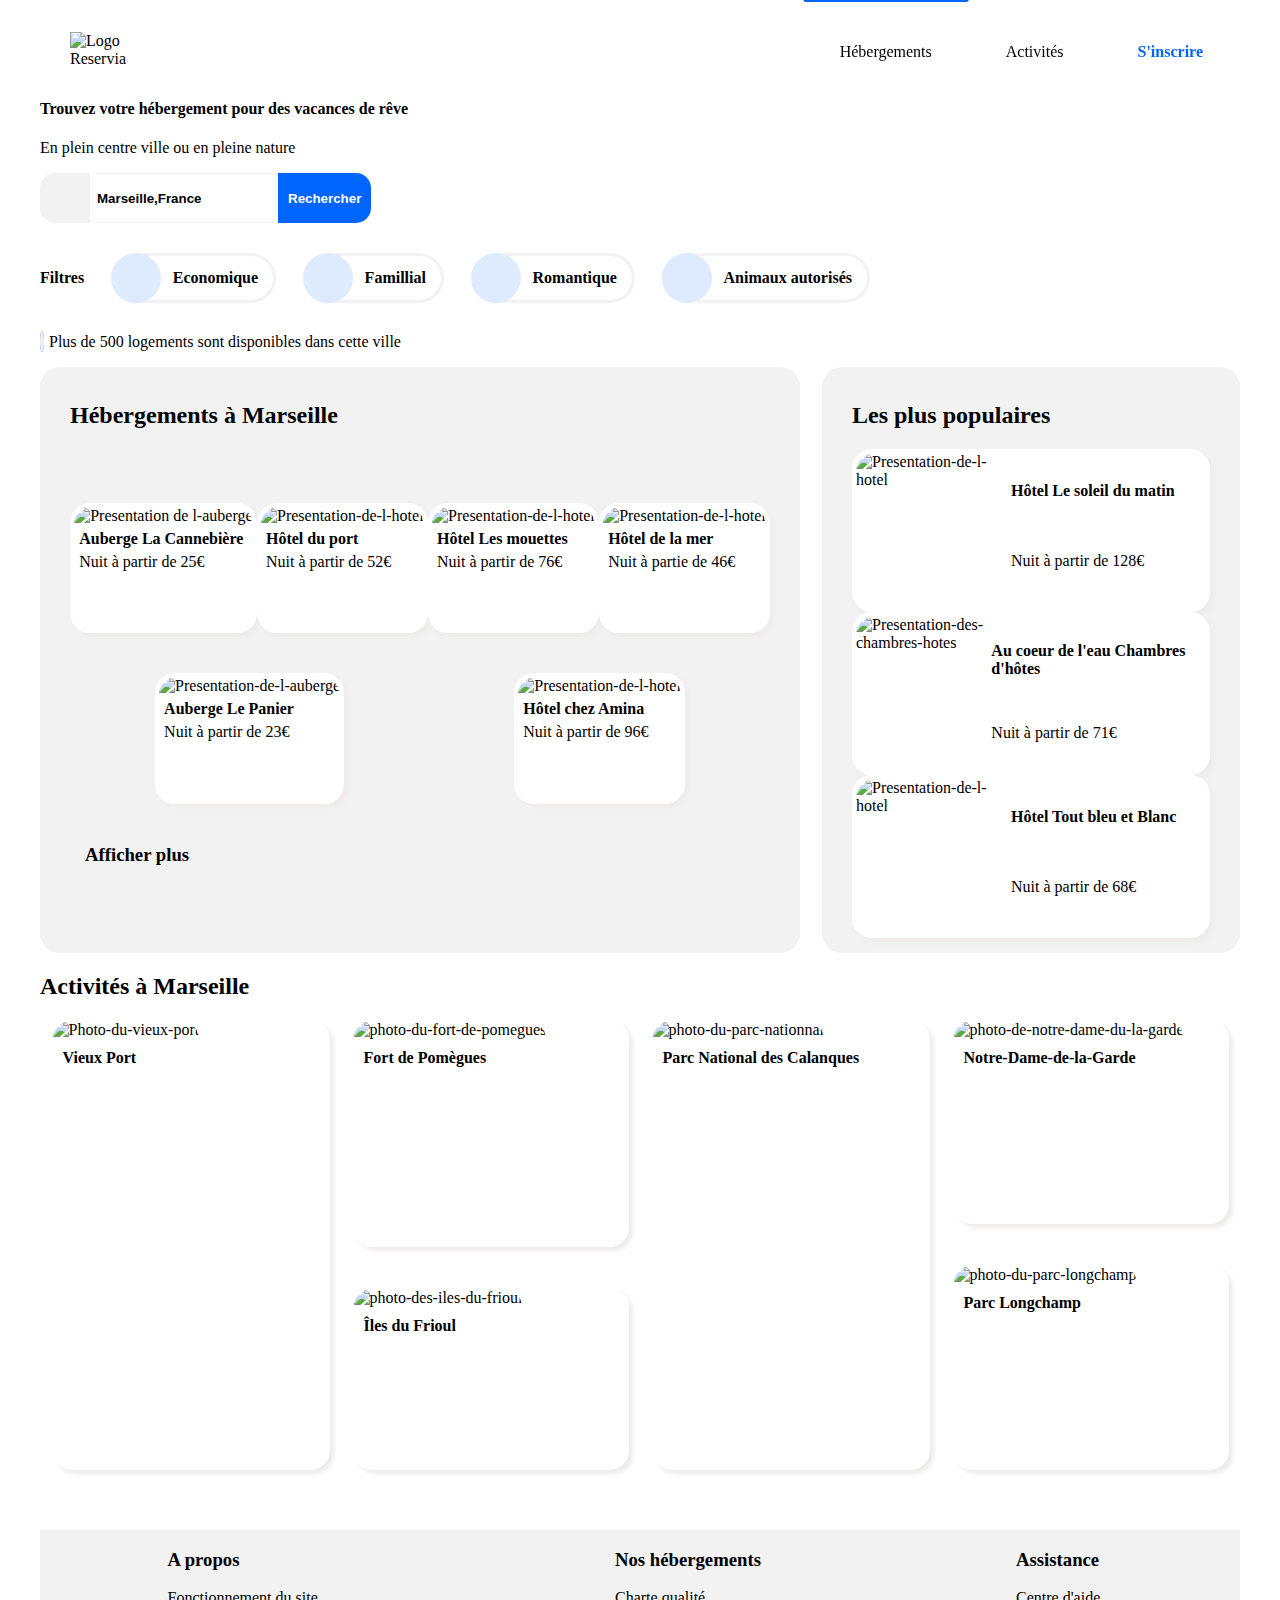
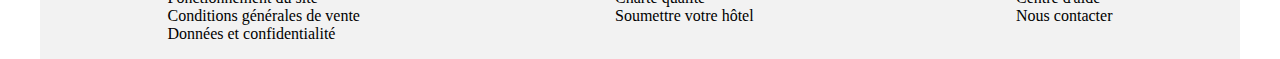
==== commit 7fa3d552: "Finalisation css avant mentorat" ====
--- a/Resrvia.html
+++ b/Resrvia.html
@@ -119,32 +119,38 @@
             </aside>
             </div>
 
+                <h2 id="activites">Activités à Marseille</h2>
             <section class="activity">
                 <!-- Activites -->
-                <div><h3 id="activites">Activités à Marseille</h3></div>
 
-                <div class="Section2"><img src="./images/activites/4_small/reno-laithienne-QUgJhdY5Fyk-unsplash.jpg" alt="Photo-du-vieux-port"/>
+                <div class="section2"><img src="./images/activites/4_small/reno-laithienne-QUgJhdY5Fyk-unsplash.jpg" alt="Photo-du-vieux-port"/>
                     <p>Vieux Port</p>
                 </div>
 
-                <div class="section2"><img src="./images/activites/4_small/paul-hermann-QFTrLdQIRhI-unsplash.jpg" alt="photo-du-fort-de-pomegues"/>
+                <div class="elem1">
+                    <div class="picture1 clic"><img src="./images/activites/4_small/paul-hermann-QFTrLdQIRhI-unsplash.jpg" alt="photo-du-fort-de-pomegues"/>
                     <p>Fort de Pomègues</p>
-                </div>
+                    </div>
 
-                <div class="section2"><img src="./images/activites/4_small/kevin-hikari-rV_Qd1l-VXg-unsplash.jpg" alt="photo-des-iles-du-frioul"/>
+                <div class="picture2 clic">
+                    <img src="./images/activites/4_small/kevin-hikari-rV_Qd1l-VXg-unsplash.jpg" alt="photo-des-iles-du-frioul"/>
                     <p>Îles du Frioul</p>
+                    </div>
                 </div>
 
                 <div class="section2"><img src="./images/activites/4_small/kilyan-sockalingum-NR8-cBCN3aI-unsplash.jpg" alt="photo-du-parc-nationnal"/>
                     <p>Parc National des Calanques</p>
                 </div>
 
-                <div class="section2"><img src="./images/activites/4_small/florian-wehde-xW9e8gdotxI-unsplash.jpg" alt="photo-de-notre-dame-du-la-garde"/>
+                <div class="elem1">
+                    <div class="picture3 clic"><img src="./images/activites/4_small/florian-wehde-xW9e8gdotxI-unsplash.jpg" alt="photo-de-notre-dame-du-la-garde"/>
                     <p>Notre-Dame-de-la-Garde</p>
-                </div>
+                    </div>
 
-                <div class="section2"><img src="./images/activites/4_small/lena-paulin-wH2-EJoDcV0-unsplash.jpg" alt="photo-du-parc-longchamp"/>
+                <div class="picture4 clic">
+                    <img src="./images/activites/4_small/lena-paulin-wH2-EJoDcV0-unsplash.jpg" alt="photo-du-parc-longchamp"/>
                     <p>Parc Longchamp</p>
+                    </div>
                 </div>
             </section>
         </body>
--- a/style.css
+++ b/style.css
@@ -235,17 +235,18 @@
             margin: 5px;
         }
         
-    .plus:hover
-    {
-        color: #0065FC;
-        cursor: pointer;
-    }
 .afficher /* bouton "afficher plus" */
 {
     width: 100%;
     font-weight: bold;
     margin-top: 0;
 }
+
+    .plus:hover /* afficher plus */
+    {
+        color: #0065FC;
+        cursor: pointer;
+    }
 
 .tete /* placement "section1" et "aside" */
 {
@@ -314,4 +315,128 @@
 .none /* notation des logements */
 {
     color: #f2f2f2;
-}+}
+
+.activity /*activités */
+{
+    display: flex;
+    justify-content: space-around;
+    height: 450px;
+}
+
+    .activity img
+    {
+        border-top-left-radius: 20px;
+        border-top-right-radius: 20px;
+    }
+
+    .activity p
+    {
+        margin: 10px;
+        font-weight: bold;
+    }
+
+.section2
+{
+    border: 1px transparent solid;
+    border-radius: 20px;
+    width: 23%;
+    box-shadow: 4px 4px 4px #efebeb;
+}
+
+    .section2 img
+    {
+        width: 100%;
+        height: 90%;
+    }
+
+.elem1 /* photo l'une en dessous de l'autre */
+{
+    display: flex;
+    flex-direction: column;
+    justify-content: space-between;
+    width: 23%;
+}
+.picture1 /* bordure individuel des photos */
+{
+    border: 1px transparent solid;
+    border-radius: 20px;
+    height: 50%;
+    box-shadow: 4px 4px 4px #efebeb;
+}
+
+    .picture1 img
+    {
+        width: 100%;
+        height: 80%;
+    }
+
+.picture2
+{
+    border: 1px transparent solid;
+    border-radius: 20px;
+    height: 40%;
+    box-shadow: 4px 4px 4px #efebeb;
+}
+
+    .picture2 img
+    {
+        width: 100%;
+        height: 75%;
+    }
+
+.picture3
+{
+    border: 1px transparent solid;
+    border-radius: 20px;
+    height: 45%;
+    box-shadow: 4px 4px 4px #efebeb;
+}
+    .picture3 img
+    {
+        width: 100%;
+        height: 80%;
+    }
+
+.picture4
+{
+    border: 1px transparent solid;
+    border-radius: 20px;
+    height: 45%;
+    box-shadow: 4px 4px 4px #efebeb;
+}
+    .picture4 img
+    {
+        width: 100%;
+        height: 80%;
+    }
+
+.section2:hover
+{
+    cursor: pointer;
+}
+
+.clic:hover
+{
+    cursor: pointer;
+}
+
+footer /* bas de page */
+{
+    display: flex;
+    justify-content: space-around;
+    background-color: #F2F2F2;
+    margin-top: 60px;
+}
+
+ul
+{
+    list-style-type: none;
+    padding: 0;
+}
+
+    li:hover
+    {
+        cursor: pointer;
+        color: #0065FC;
+    }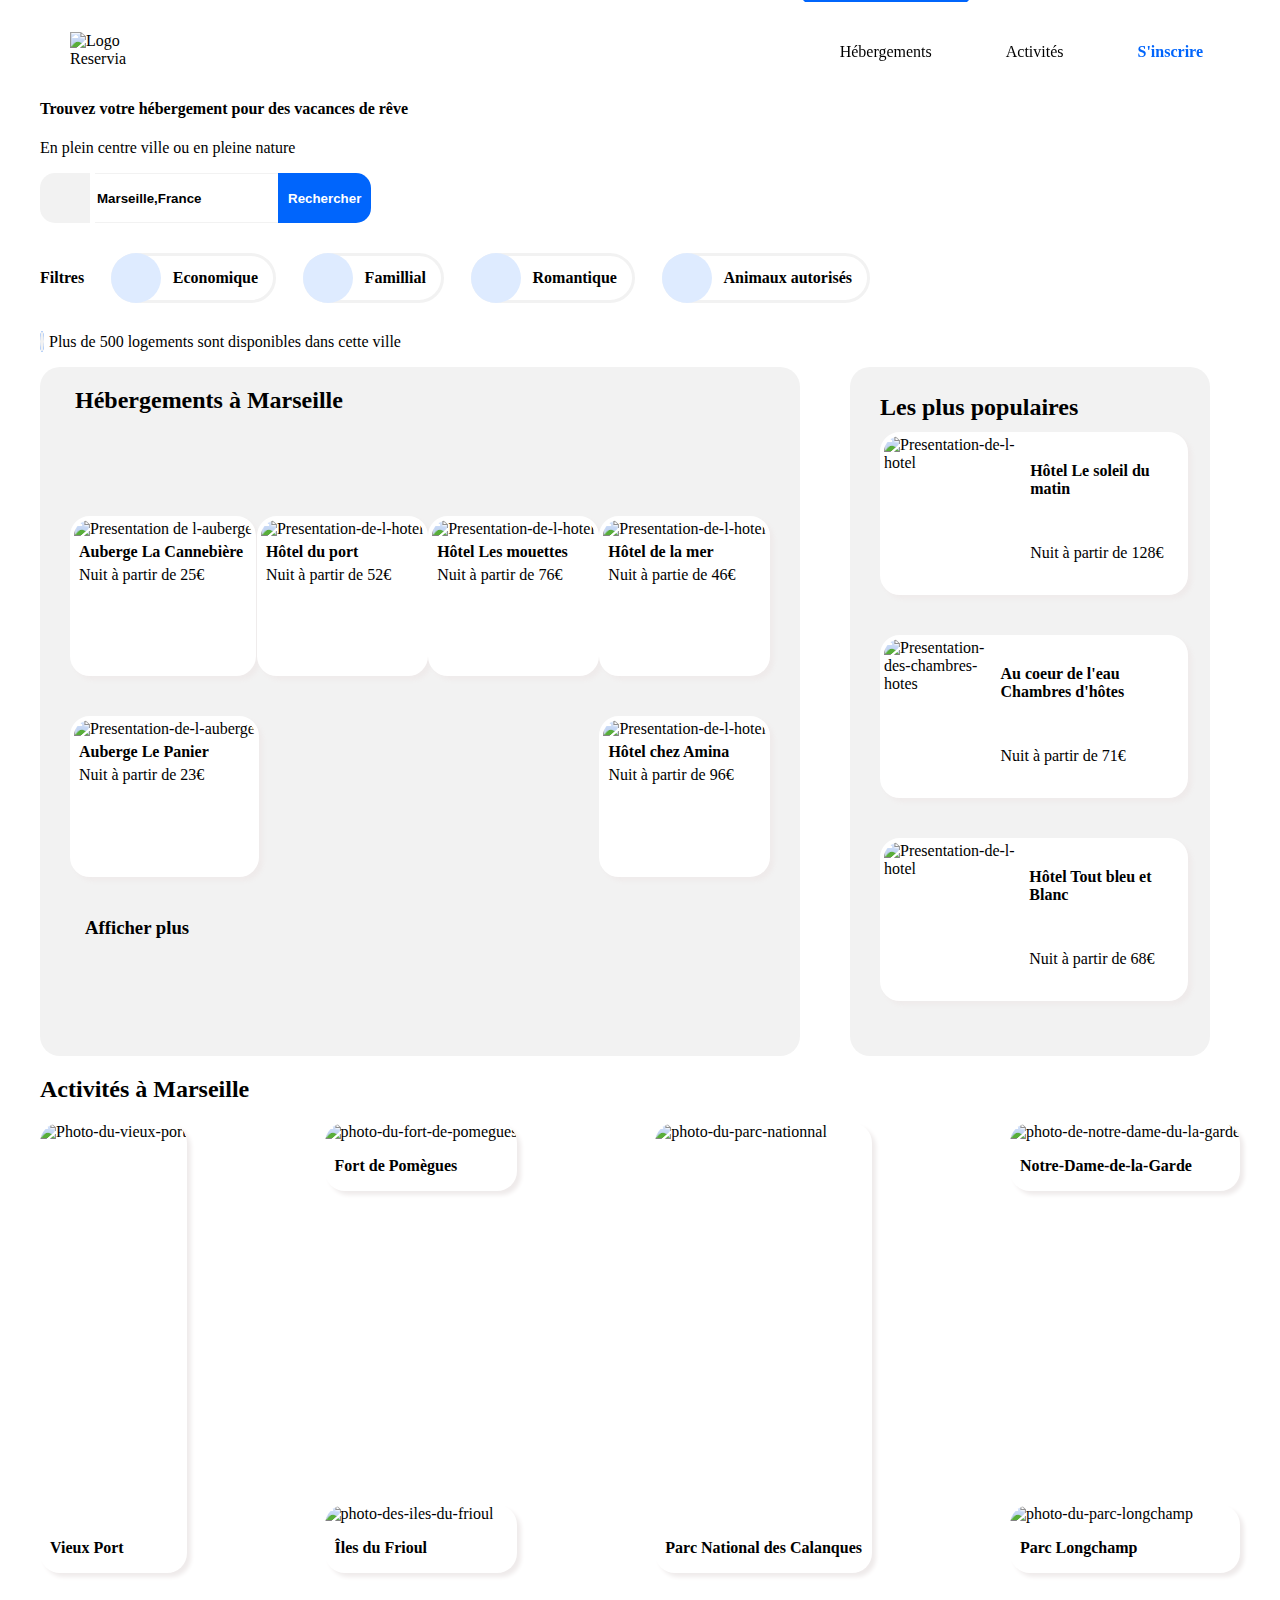
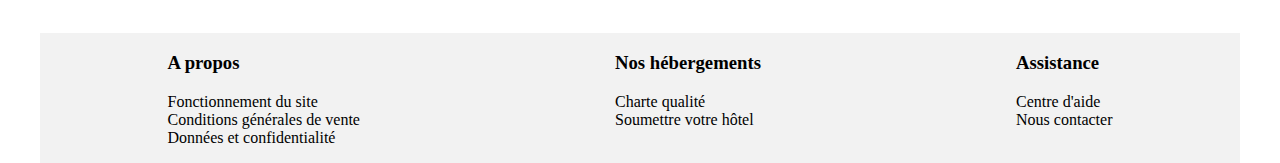
==== commit 045e501b: "amélioration structure" ====
--- a/Resrvia.html
+++ b/Resrvia.html
@@ -117,43 +117,49 @@
                     </div>
                 </div>
             </aside>
+        </div>
+
+            <h2 id="activites">Activités à Marseille</h2>
+        <section class="activity">
+            <!-- Activites -->
+
+            <div class="one-column column">
+                <div class="picture">
+                <img src="./images/activites/4_small/reno-laithienne-QUgJhdY5Fyk-unsplash.jpg" alt="Photo-du-vieux-port"/>
+                <div class="img-description"><p>Vieux Port</p></div>
+                </div>
             </div>
 
-                <h2 id="activites">Activités à Marseille</h2>
-            <section class="activity">
-                <!-- Activites -->
-
-                <div class="section2"><img src="./images/activites/4_small/reno-laithienne-QUgJhdY5Fyk-unsplash.jpg" alt="Photo-du-vieux-port"/>
-                    <p>Vieux Port</p>
+            <div class="two-column column">
+                <div class="picture"><img src="./images/activites/4_small/paul-hermann-QFTrLdQIRhI-unsplash.jpg" alt="photo-du-fort-de-pomegues"/>
+                <div class="img-description"><p>Fort de Pomègues</p></div>
                 </div>
 
-                <div class="elem1">
-                    <div class="picture1 clic"><img src="./images/activites/4_small/paul-hermann-QFTrLdQIRhI-unsplash.jpg" alt="photo-du-fort-de-pomegues"/>
-                    <p>Fort de Pomègues</p>
-                    </div>
+            <div class="picture">
+                <img src="./images/activites/4_small/kevin-hikari-rV_Qd1l-VXg-unsplash.jpg" alt="photo-des-iles-du-frioul"/>
+                <div class="img-description"><p>Îles du Frioul</p></div>
+                </div>
+            </div>
 
-                <div class="picture2 clic">
-                    <img src="./images/activites/4_small/kevin-hikari-rV_Qd1l-VXg-unsplash.jpg" alt="photo-des-iles-du-frioul"/>
-                    <p>Îles du Frioul</p>
-                    </div>
+            <div class="one-column column">
+                <div class="picture">
+                <img src="./images/activites/4_small/kilyan-sockalingum-NR8-cBCN3aI-unsplash.jpg" alt="photo-du-parc-nationnal"/>
+                <div class="img-description"><p>Parc National des Calanques</p></div>
+                </div>
+            </div>
+
+            <div class="two-column column">
+                <div class="picture"><img src="./images/activites/4_small/florian-wehde-xW9e8gdotxI-unsplash.jpg" alt="photo-de-notre-dame-du-la-garde"/>
+                <div class="img-description"><p>Notre-Dame-de-la-Garde</p></div>
                 </div>
 
-                <div class="section2"><img src="./images/activites/4_small/kilyan-sockalingum-NR8-cBCN3aI-unsplash.jpg" alt="photo-du-parc-nationnal"/>
-                    <p>Parc National des Calanques</p>
+            <div class="picture">
+                <img src="./images/activites/4_small/lena-paulin-wH2-EJoDcV0-unsplash.jpg" alt="photo-du-parc-longchamp"/>
+                <div class="img-description"><p>Parc Longchamp</p></div>
                 </div>
-
-                <div class="elem1">
-                    <div class="picture3 clic"><img src="./images/activites/4_small/florian-wehde-xW9e8gdotxI-unsplash.jpg" alt="photo-de-notre-dame-du-la-garde"/>
-                    <p>Notre-Dame-de-la-Garde</p>
-                    </div>
-
-                <div class="picture4 clic">
-                    <img src="./images/activites/4_small/lena-paulin-wH2-EJoDcV0-unsplash.jpg" alt="photo-du-parc-longchamp"/>
-                    <p>Parc Longchamp</p>
-                    </div>
-                </div>
-            </section>
-        </body>
+            </div>
+        </section>
+    </body>
 
         <footer>
             <!-- Ajout des listes en bas de page -->
--- a/style.css
+++ b/style.css
@@ -195,18 +195,26 @@
 {
     display: flex;
     flex-wrap: wrap;
-    justify-content: space-around;
+    justify-content: space-between;
     width: 700px;
-    padding: 15px 30px;
     background-color: #F2F2F2;
     border-radius: 20px;
+    margin-right: 50px;
+    max-width: 70%;
+    padding: 15px 30px;
 }
 
     .top
     {
         width: 100%;
         font-weight: bold;
-    }
+        height: 50px;
+    }
+
+        .top h2
+        {
+            margin: 5px;
+        }
 
     .section1
     {
@@ -215,14 +223,15 @@
         border-radius: 20px;
         border: 4px white solid;
         box-shadow: 4px 4px 4px #efebeb;
+        overflow: hidden;
+        max-width: 30%;
     }
 
         .section1 img
         {
-            width: 200px;
+            width: 100%;
             height: 150px;
-            border-top-left-radius: 20px;
-            border-top-right-radius: 20px;
+            object-fit: cover;
         }
 
             .section1:hover
@@ -251,35 +260,35 @@
 .tete /* placement "section1" et "aside" */
 {
     display: flex;
-    justify-content: space-between;
+    width: 100%;
 }
 
 aside /* partie "les plus populaires */
 {
     background-color: #f2f2f2;
     border-radius: 20px;
+    display: flex;
+    flex-direction: column;
+    max-width: 25%;
     padding: 15px 30px;
-    display: flex;
-    flex-direction: column;
-    justify-content: space-around;
 }
 
     .aside
     {
-        width: 350px;
+        width: 100%;
         display: flex;
         background-color: white;
         border: 4px white solid;
         border-radius: 20px;
         box-shadow: 4px 4px 4px #efebeb;
+        overflow: hidden;
+        margin-bottom: 40px;
     }
 
         .aside img
         {
             width: 150px;
             height: 155px;
-            border-top-left-radius: 20px;
-            border-bottom-left-radius: 20px;
         }
 
     .aside:hover
@@ -291,6 +300,7 @@
 {
     display: flex;
     align-items: center;
+    height: 50px;
 }
 
 .graph /* icone de titre */
@@ -320,107 +330,74 @@
 .activity /*activités */
 {
     display: flex;
-    justify-content: space-around;
+    justify-content: space-between;
     height: 450px;
 }
 
-    .activity img
-    {
-        border-top-left-radius: 20px;
-        border-top-right-radius: 20px;
-    }
-
-    .activity p
-    {
-        margin: 10px;
+    .activity .img-description
+    {
+        display: flex;
+        align-items: center;
         font-weight: bold;
-    }
-
-.section2
-{
-    border: 1px transparent solid;
+        height: 50px;
+        margin: 0 10px;
+    }
+
+.column
+{
+    display: flex;
+    margin: 0 20px;
+}
+
+.activity .column:first-child
+{
+    margin-left: 0;
+}
+
+.activity .column:last-child
+{
+    margin-right: 0;
+}
+
+.activity .two-column .picture:first-child
+{
+    margin-bottom: 40px;
+}
+
+.picture
+{
+    display: flex;
+    flex-direction: column;
     border-radius: 20px;
-    width: 23%;
+    overflow: hidden;
     box-shadow: 4px 4px 4px #efebeb;
 }
 
-    .section2 img
-    {
-        width: 100%;
-        height: 90%;
-    }
-
-.elem1 /* photo l'une en dessous de l'autre */
+
+.one-column
+{
+    height: 100%;
+
+}
+
+.two-column /* photo l'une en dessous de l'autre */
 {
     display: flex;
     flex-direction: column;
     justify-content: space-between;
-    width: 23%;
-}
-.picture1 /* bordure individuel des photos */
-{
-    border: 1px transparent solid;
-    border-radius: 20px;
-    height: 50%;
-    box-shadow: 4px 4px 4px #efebeb;
-}
-
-    .picture1 img
+}
+
+    .picture img
     {
         width: 100%;
-        height: 80%;
-    }
-
-.picture2
-{
-    border: 1px transparent solid;
-    border-radius: 20px;
-    height: 40%;
-    box-shadow: 4px 4px 4px #efebeb;
-}
-
-    .picture2 img
-    {
-        width: 100%;
-        height: 75%;
-    }
-
-.picture3
-{
-    border: 1px transparent solid;
-    border-radius: 20px;
-    height: 45%;
-    box-shadow: 4px 4px 4px #efebeb;
-}
-    .picture3 img
-    {
-        width: 100%;
-        height: 80%;
-    }
-
-.picture4
-{
-    border: 1px transparent solid;
-    border-radius: 20px;
-    height: 45%;
-    box-shadow: 4px 4px 4px #efebeb;
-}
-    .picture4 img
-    {
-        width: 100%;
-        height: 80%;
-    }
-
-.section2:hover
+        height: calc(100% - 50px);
+        object-fit: cover;
+    }
+
+.picture:hover
 {
     cursor: pointer;
 }
-
-.clic:hover
-{
-    cursor: pointer;
-}
-
 footer /* bas de page */
 {
     display: flex;
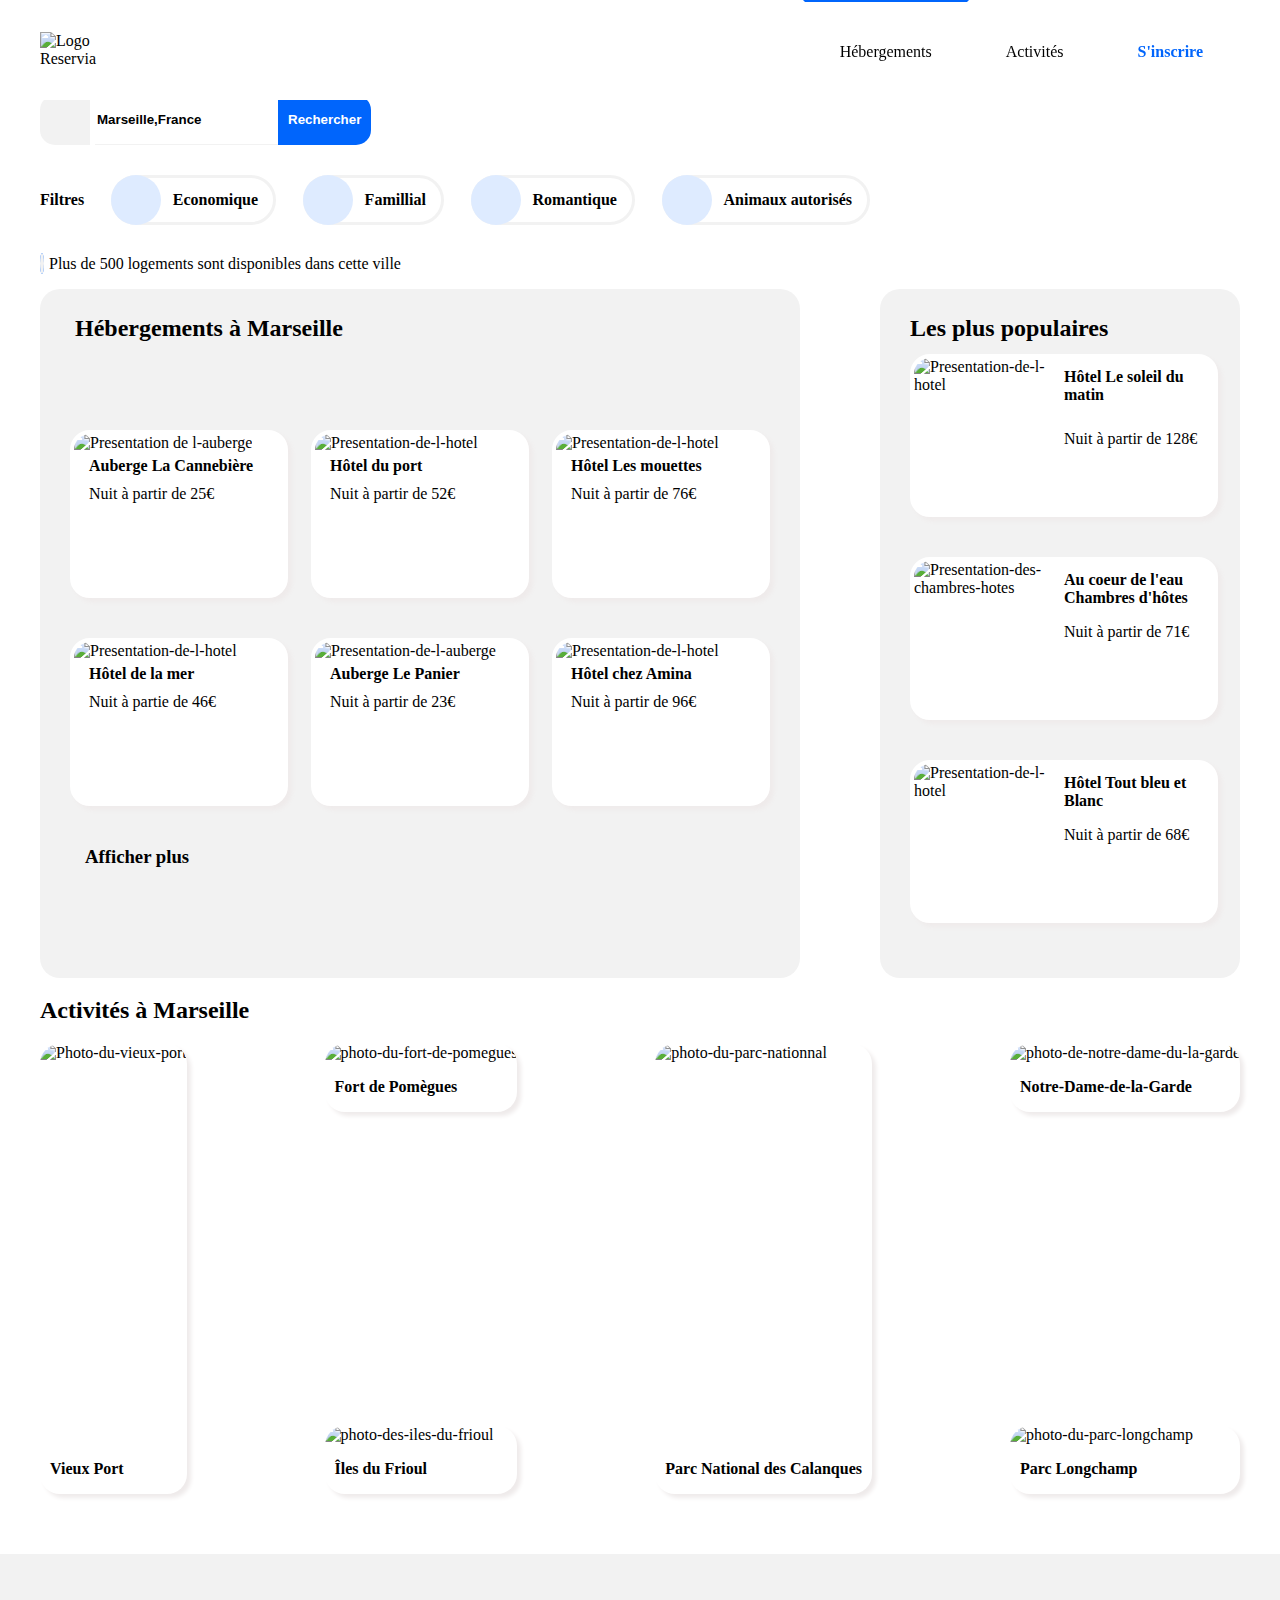
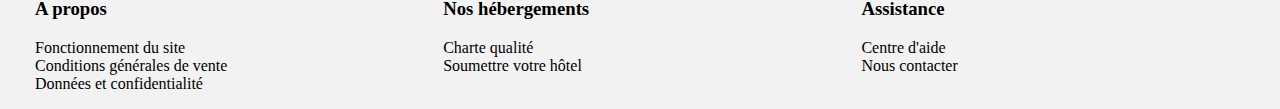
==== commit 819fce18: "Reprise du fichier original" ====
--- a/Resrvia.html
+++ b/Resrvia.html
@@ -22,7 +22,7 @@
                     </div>
                 </nav>
             </header>
-                <div class="main">
+                <div class="min">
             <section>
                 <h4>Trouvez votre hébergement pour des vacances de rêve</h4>
                 <p>En plein centre ville ou en pleine nature</p>
@@ -49,41 +49,54 @@
                 <div class="top"><h2 id="hebergements">Hébergements à Marseille</h2></div>
 
                 <div class="section1"><img src="./images/hebergements/4_small/marcus-loke-WQJvWU_HZFo-unsplash.jpg" alt="Presentation de l-auberge"/>
-                    <h4 class="title">Auberge La Cannebière</h4>
-                    <p class="title">Nuit à partir de 25€</p>
-                    <div class="title"><i class="fas fa-star"></i><i class="fas fa-star"></i><i class="fas fa-star"></i><i class="fas fa-star"></i><i class="fas fa-star none"></i></div>
+                    <div class="sec1-description">
+                        <h4 class="title">Auberge La Cannebière</h4>
+                        <p class="title">Nuit à partir de 25€</p>
+                        <div class="title"><i class="fas fa-star"></i><i class="fas fa-star"></i><i class="fas fa-star"></i><i class="fas fa-star"></i><i class="fas fa-star none"></i></div>
+                    </div>
                 </div>
 
                 <div class="section1"><img src="./images/hebergements/4_small/fred-kleber-gTbaxaVLvsg-unsplash.jpg" alt="Presentation-de-l-hotel"/>
-                    <h4 class="title">Hôtel du port</h4>
-                    <p class="title"> Nuit à partir de 52€</p>
-                    <div class="title"><i class="fas fa-star"></i><i class="fas fa-star"></i><i class="fas fa-star"></i><i class="fas fa-star"></i><i class="fas fa-star"></i></div>
+                    <div class="sec1-description">
+                        <h4 class="title">Hôtel du port</h4>
+                        <p class="title"> Nuit à partir de 52€</p>
+                        <div class="title"><i class="fas fa-star"></i><i class="fas fa-star"></i><i class="fas fa-star"></i><i class="fas fa-star"></i><i class="fas fa-star"></i></div>
+                    </div>
                 </div>
 
                 <div class="section1"><img src="./images/hebergements/4_small/reisetopia-B8WIgxA_PFU-unsplash.jpg" alt="Presentation-de-l-hotel"/>
-                    <h4 class="title">Hôtel Les mouettes</h4>
-                    <p class="title">Nuit à partir de 76€</p>
-                    <div class="title"><i class="fas fa-star"></i><i class="fas fa-star"></i><i class="fas fa-star"></i><i class="fas fa-star"></i><i class="fas fa-star none"></i></div>
+                    <div class="sec1-description">
+                        <h4 class="title">Hôtel Les mouettes</h4>
+                        <p class="title">Nuit à partir de 76€</p>
+                        <div class="title"><i class="fas fa-star"></i><i class="fas fa-star"></i><i class="fas fa-star"></i><i class="fas fa-star"></i><i class="fas fa-star none"></i></div>
+                    </div>
                 </div>
 
                 <div class="section1"><img src="./images/hebergements/4_small/annie-spratt-Eg1qcIitAuA-unsplash.jpg" alt="Presentation-de-l-hotel"/>
-                    <h4 class="title">Hôtel de la mer</h4>
-                    <p class="title">Nuit à partie de 46€</p>
-                    <div class="title"><i class="fas fa-star"></i><i class="fas fa-star"></i><i class="fas fa-star"></i><i class="fas fa-star none"></i><i class="fas fa-star none"></i></div>
+                    <div class="sec1-description">
+                        <h4 class="title">Hôtel de la mer</h4>
+                        <p class="title">Nuit à partie de 46€</p>
+                        <div class="title"><i class="fas fa-star"></i><i class="fas fa-star"></i><i class="fas fa-star"></i><i class="fas fa-star none"></i><i class="fas fa-star none"></i></div>
+                    </div>
                 </div>
 
                 <div class="section1"><img src="./images/hebergements/4_small/nicate-lee-kT-ZyaiwBe0-unsplash.jpg" alt="Presentation-de-l-auberge"/>
-                    <h4 class="title">Auberge Le Panier</h4>
-                    <p class="title">Nuit à partir de 23€</p>
-                    <div class="title"><i class="fas fa-star"></i><i class="fas fa-star"></i><i class="fas fa-star"></i><i class="fas fa-star"></i><i class="fas fa-star none"></i></div>
+                    <div class="sec1-description">
+                        <h4 class="title">Auberge Le Panier</h4>
+                        <p class="title">Nuit à partir de 23€</p>
+                        <div class="title"><i class="fas fa-star"></i><i class="fas fa-star"></i><i class="fas fa-star"></i><i class="fas fa-star"></i><i class="fas fa-star none"></i></div>
+                    </div>
                 </div>
 
                 <div class="section1"><img src="./images/hebergements/4_small/febrian-zakaria-M6S1WvfW68A-unsplash.jpg" alt="Presentation-de-l-hotel"/>
-                    <h4 class="title">Hôtel chez Amina</h4>
-                    <p class="title">Nuit à partir de 96€</p>
-                    <div class="title"><i class="fas fa-star"></i><i class="fas fa-star"></i><i class="fas fa-star"></i><i class="fas fa-star"></i><i class="fas fa-star"></i></div>
-                </div>
-                <h3 class="afficher"><span class="plus">Afficher plus</span></h3>
+                    <div class="sec1-description">
+                        <h4 class="title">Hôtel chez Amina</h4>
+                        <p class="title">Nuit à partir de 96€</p>
+                        <div class="title"><i class="fas fa-star"></i><i class="fas fa-star"></i><i class="fas fa-star"></i><i class="fas fa-star"></i><i class="fas fa-star"></i></div>
+                    </div>
+                </div>
+                
+                <h3 class="afficher"><span>Afficher plus</span></h3>
 
             </section>
 
@@ -97,23 +110,27 @@
                     <div class="colonne">
                         <h4>Hôtel Le soleil du matin</h4>
                         <p>Nuit à partir de 128€</p>
-                        <div><i class="fas fa-star"></i><i class="fas fa-star"></i><i class="fas fa-star"></i><i class="fas fa-star"></i><i class="fas fa-star"></i></div>
+                        <div class="étoile"><i class="fas fa-star"></i><i class="fas fa-star"></i><i class="fas fa-star"></i><i class="fas fa-star"></i><i class="fas fa-star"></i></div>
                     </div>
                 </div>
 
                 <div class="aside"><img src="./images/hebergements/4_small/aw-creative-VGs8z60yT2c-unsplash.jpg" alt="Presentation-des-chambres-hotes"/>
                     <div class="colonne">
-                        <h4>Au coeur de l'eau Chambres d'hôtes</h4>
-                        <p> Nuit à partir de 71€</p>
-                        <div><i class="fas fa-star"></i><i class="fas fa-star"></i><i class="fas fa-star"></i><i class="fas fa-star"></i><i class="fas fa-star none"></i></div>
+                        <div class="texte">
+                            <h4>Au coeur de l'eau Chambres d'hôtes</h4>
+                            <p> Nuit à partir de 71€</p>
+                            <div class="star"><i class="fas fa-star"></i><i class="fas fa-star"></i><i class="fas fa-star"></i><i class="fas fa-star"></i><i class="fas fa-star none"></i></div>
+                        </div>
                     </div>
                 </div>
 
                 <div class="aside"><img src="./images/hebergements/4_small/febrian-zakaria-sjvU0THccQA-unsplash.jpg" alt="Presentation-de-l-hotel"/>
                     <div class="colonne">
-                        <h4>Hôtel Tout bleu et Blanc</h4>
-                        <p>Nuit à partir de 68€</p>
-                        <div><i class="fas fa-star"></i><i class="fas fa-star"></i><i class="fas fa-star"></i><i class="fas fa-star"></i><i class="fas fa-star none"></i></div>
+                        <div class="texte">
+                            <h4>Hôtel Tout bleu et Blanc</h4>
+                            <p>Nuit à partir de 68€</p>
+                            <div class="star"><i class="fas fa-star"></i><i class="fas fa-star"></i><i class="fas fa-star"></i><i class="fas fa-star"></i><i class="fas fa-star none"></i></div>
+                        </div>
                     </div>
                 </div>
             </aside>
--- a/style.css
+++ b/style.css
@@ -31,7 +31,6 @@
         align-items: center;
         justify-content: center;
         height: 100%;
-        margin-left: 30px;
     }
 
     .logo
@@ -150,6 +149,11 @@
         margin: 30px 0;
     }
 
+    span
+    {
+        margin: 10px 15px;
+    }
+
         div .filtres
         {
             display: flex;
@@ -175,12 +179,6 @@
         border-radius: 50%;
         margin: -3px;
     }
-
-    span
-    {
-        margin: 0 15px;
-    }
-
 
     .petit-i
     {
@@ -206,6 +204,8 @@
 
     .top
     {
+        display: flex;
+        align-items: center;
         width: 100%;
         font-weight: bold;
         height: 50px;
@@ -224,7 +224,7 @@
         border: 4px white solid;
         box-shadow: 4px 4px 4px #efebeb;
         overflow: hidden;
-        max-width: 30%;
+        width: 30%;
     }
 
         .section1 img
@@ -271,6 +271,7 @@
     flex-direction: column;
     max-width: 25%;
     padding: 15px 30px;
+    margin-left: 30px;
 }
 
     .aside
@@ -318,13 +319,37 @@
 {
     display: flex;
     flex-direction: column;
-    justify-content: space-around;
-    margin-left: 5px;
+    margin: 0 5px;
+    width: 50%;
+}
+
+.colonne h4
+{
+    margin: 10px 0;
 }
 
 .none /* notation des logements */
 {
     color: #f2f2f2;
+}
+
+.column /* section des photos générale */
+{
+    display: flex;
+    margin: 0 20px;
+}
+
+.one-column
+{
+    height: 100%;
+
+}
+
+.two-column /* photo l'une en dessous de l'autre */
+{
+    display: flex;
+    flex-direction: column;
+    justify-content: space-between;
 }
 
 .activity /*activités */
@@ -343,48 +368,37 @@
         margin: 0 10px;
     }
 
-.column
-{
-    display: flex;
-    margin: 0 20px;
-}
-
-.activity .column:first-child
-{
-    margin-left: 0;
-}
-
-.activity .column:last-child
-{
-    margin-right: 0;
-}
-
-.activity .two-column .picture:first-child
-{
-    margin-bottom: 40px;
-}
-
-.picture
-{
-    display: flex;
-    flex-direction: column;
-    border-radius: 20px;
-    overflow: hidden;
-    box-shadow: 4px 4px 4px #efebeb;
-}
-
-
-.one-column
-{
-    height: 100%;
-
-}
-
-.two-column /* photo l'une en dessous de l'autre */
-{
-    display: flex;
-    flex-direction: column;
-    justify-content: space-between;
+        .activity .column:first-child
+        {
+            margin-left: 0;
+        }
+
+        .activity .column:last-child
+        {
+            margin-right: 0;
+        }
+
+        .activity .two-column .picture:first-child
+        {
+            margin-bottom: 40px;
+        }
+
+    .sec1-description
+    {
+        display: flex;
+        flex-direction: column;
+        margin: 0 10px;
+    }
+
+
+.étoile /* décallage étoile de notation */
+{
+    margin: 5px 0;
+}
+
+.star 
+{
+    padding: 10px 0;
 }
 
     .picture img
@@ -394,17 +408,39 @@
         object-fit: cover;
     }
 
-.picture:hover
-{
-    cursor: pointer;
-}
+        .picture
+    {
+        display: flex;
+        flex-direction: column;
+        border-radius: 20px;
+        overflow: hidden;
+        box-shadow: 4px 4px 4px #efebeb;
+    }
+
+    .picture:hover
+    {
+        cursor: pointer;
+    }
+
 footer /* bas de page */
 {
     display: flex;
-    justify-content: space-around;
     background-color: #F2F2F2;
     margin-top: 60px;
-}
+    width: 110%;
+    margin-left: -55px;
+}
+
+    .footer
+    {
+        width: 26%;
+        margin: 25px 15px 0 50px;
+    }
+    
+        .footer:last-child
+        {
+            margin-left: 60px;
+        }
 
 ul
 {
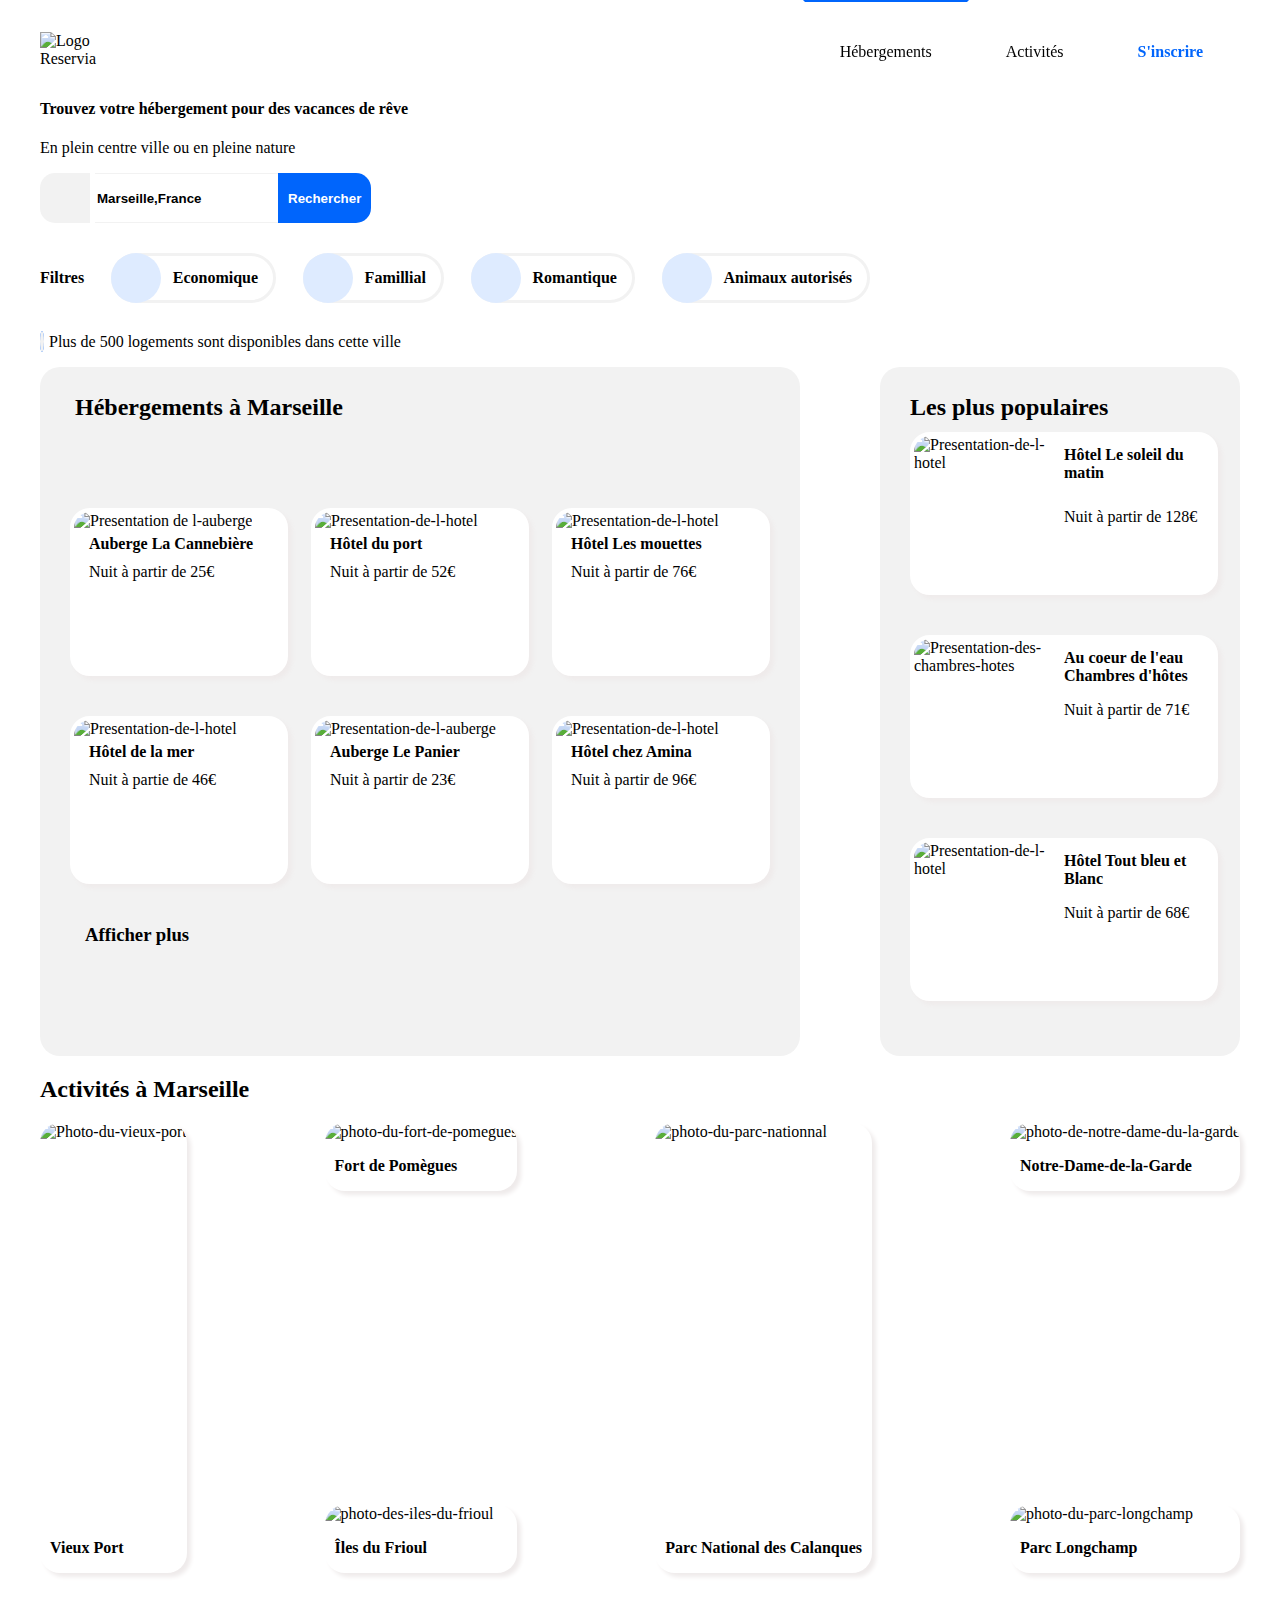
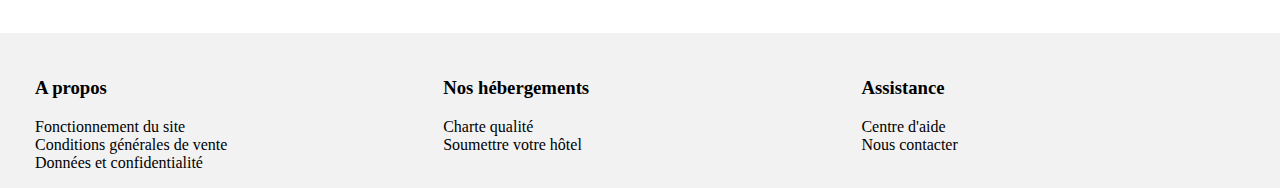
==== commit e220e134: "Fichier html sur git" ====
--- a/Resrvia.html
+++ b/Resrvia.html
@@ -22,7 +22,7 @@
                     </div>
                 </nav>
             </header>
-                <div class="min">
+                <div class="main">
             <section>
                 <h4>Trouvez votre hébergement pour des vacances de rêve</h4>
                 <p>En plein centre ville ou en pleine nature</p>
